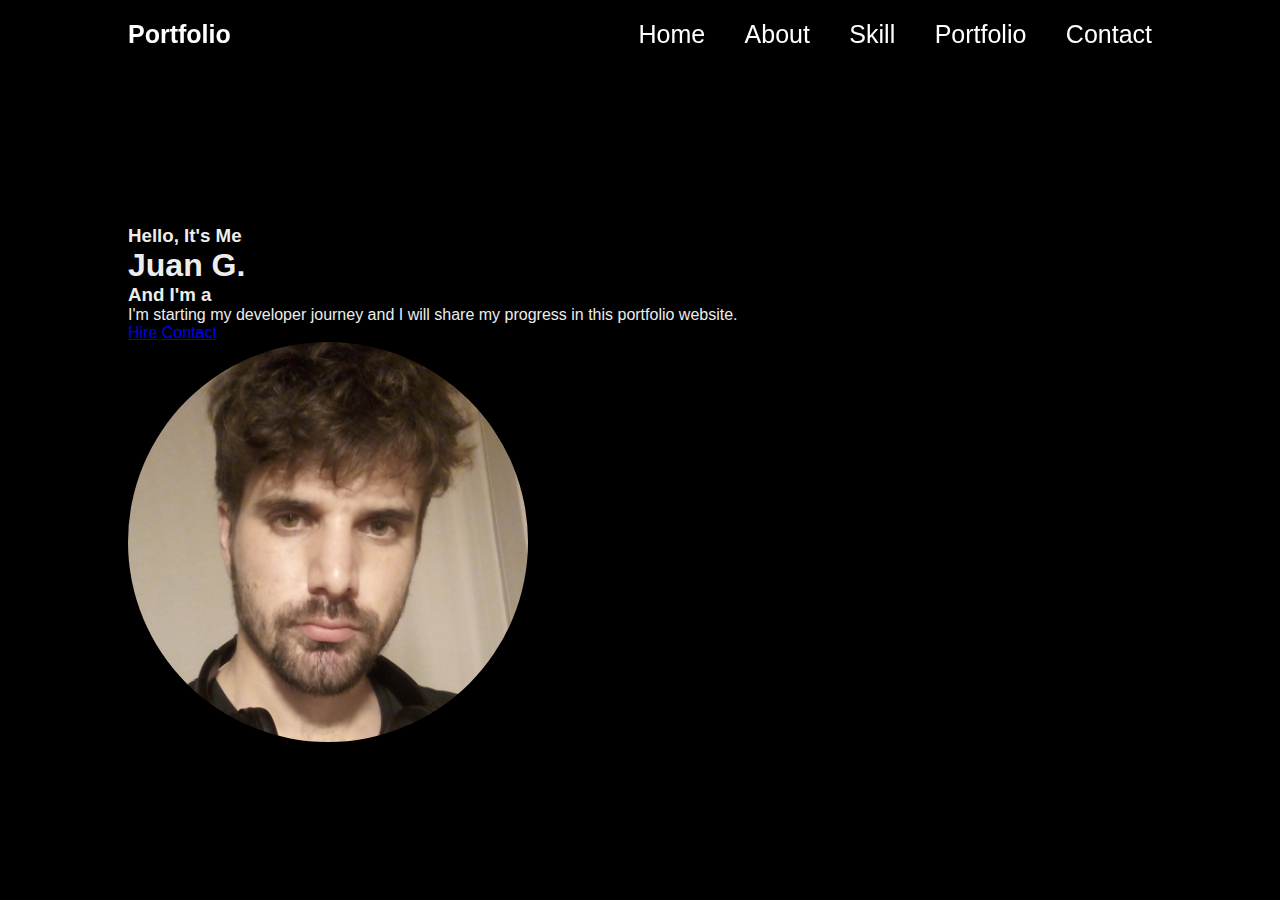
==== index.html @ 621ed805 "created navbar and logo" ====
<!DOCTYPE html>
<html lang="en">
    <head>
        <meta charset="UTF-8">
        <meta name="viewport" content="width=device-width, initial-scale=1.0">
        <title>Portfolio</title>
        <link rel="stylesheet" href="stylesheet.css">
    </head>
    <body>
        <header class="header">
            <a href="#" class="logo">Portfolio</a>
            <nav class="navbar">
                <a href="#">Home</a>
                <a href="#">About</a>
                <a href="#">Skill</a>
                <a href="#">Portfolio</a>
                <a href="#">Contact</a>
            </nav>
        </header>
        <section class="home">
            <div class="home-content">
                <h3>Hello, It's Me</h3>
                <h1>Juan G.</h1>
                <h3>And I'm a</h3>
                <p>I'm starting my developer journey and I will share my progress in this portfolio website.</p>
                <div class="home-sci">

                <div class="social-icons">
                    <a href="#"></a>
                    <a href="#"></a>
                    <a href="#"></a>
                    <a href="#"></a>
                </div>

                <div class="btn-group">
                    <a href="#" class="btn">Hire</a>
                    <a href="#contact" 
                    class="btn">Contact</a>
                </div>
            </div>
                <div class="home-img">
                    <img src="avatar.jpg" alt="juan gomensoro">

                </div>
                

            </div>
        </section>
    </body>
</html>
---- stylesheet.css ----
*
{

    margin: 0;
    padding: 0;
    box-sizing: border-box;

    font-family: 'poppins', sans-serif;
}

:root {
    --bg-color: 080808;
    --second-bg-color: 131313;
    --text-color: white;
    --main-color: 00ffee;
}

body
{
    color: #ededed;
    background-color: black;

}
.header
{
    position: fixed;
    top: 0;
    left: 0;
    width: 100%;
    padding: 20px 10%;
    background: transparent;
    display: flex;
    justify-content: space-between;
    align-items: center;
    z-index: 100;

}

.logo {
    position: realtive;
    font-size: 25px;
    color: #fff;
    text-decoration: none;
    font-weight: 600;

}

.navbar a {
    display: inline-block;
    font-size: 25px;
    color: #fff;
    text-decoration: none;
    font-weight: 500;
    margin-left: 35px;
    transition: .3s;
}

.navbar a:hover {
    color: #0ef;
    
}

.home {
    position: relative;
    width: 100%;
    justify-content: space-between;
    height: 100vh;
    background: none;
    background-size: cover;
    background-position: center;
    display: flex;
    align-items: center;
    padding: 70px 10% 0;
}

.home-img img {
    width: 400px; /* Adjust the width as needed */
    height: 400px; /* Adjust the height as needed */
    border-radius: 50%; /* To make it round, adjust the border-radius accordingly */
     /* Ensures the image covers the entire space */
    /* Add any additional styling as needed */
}
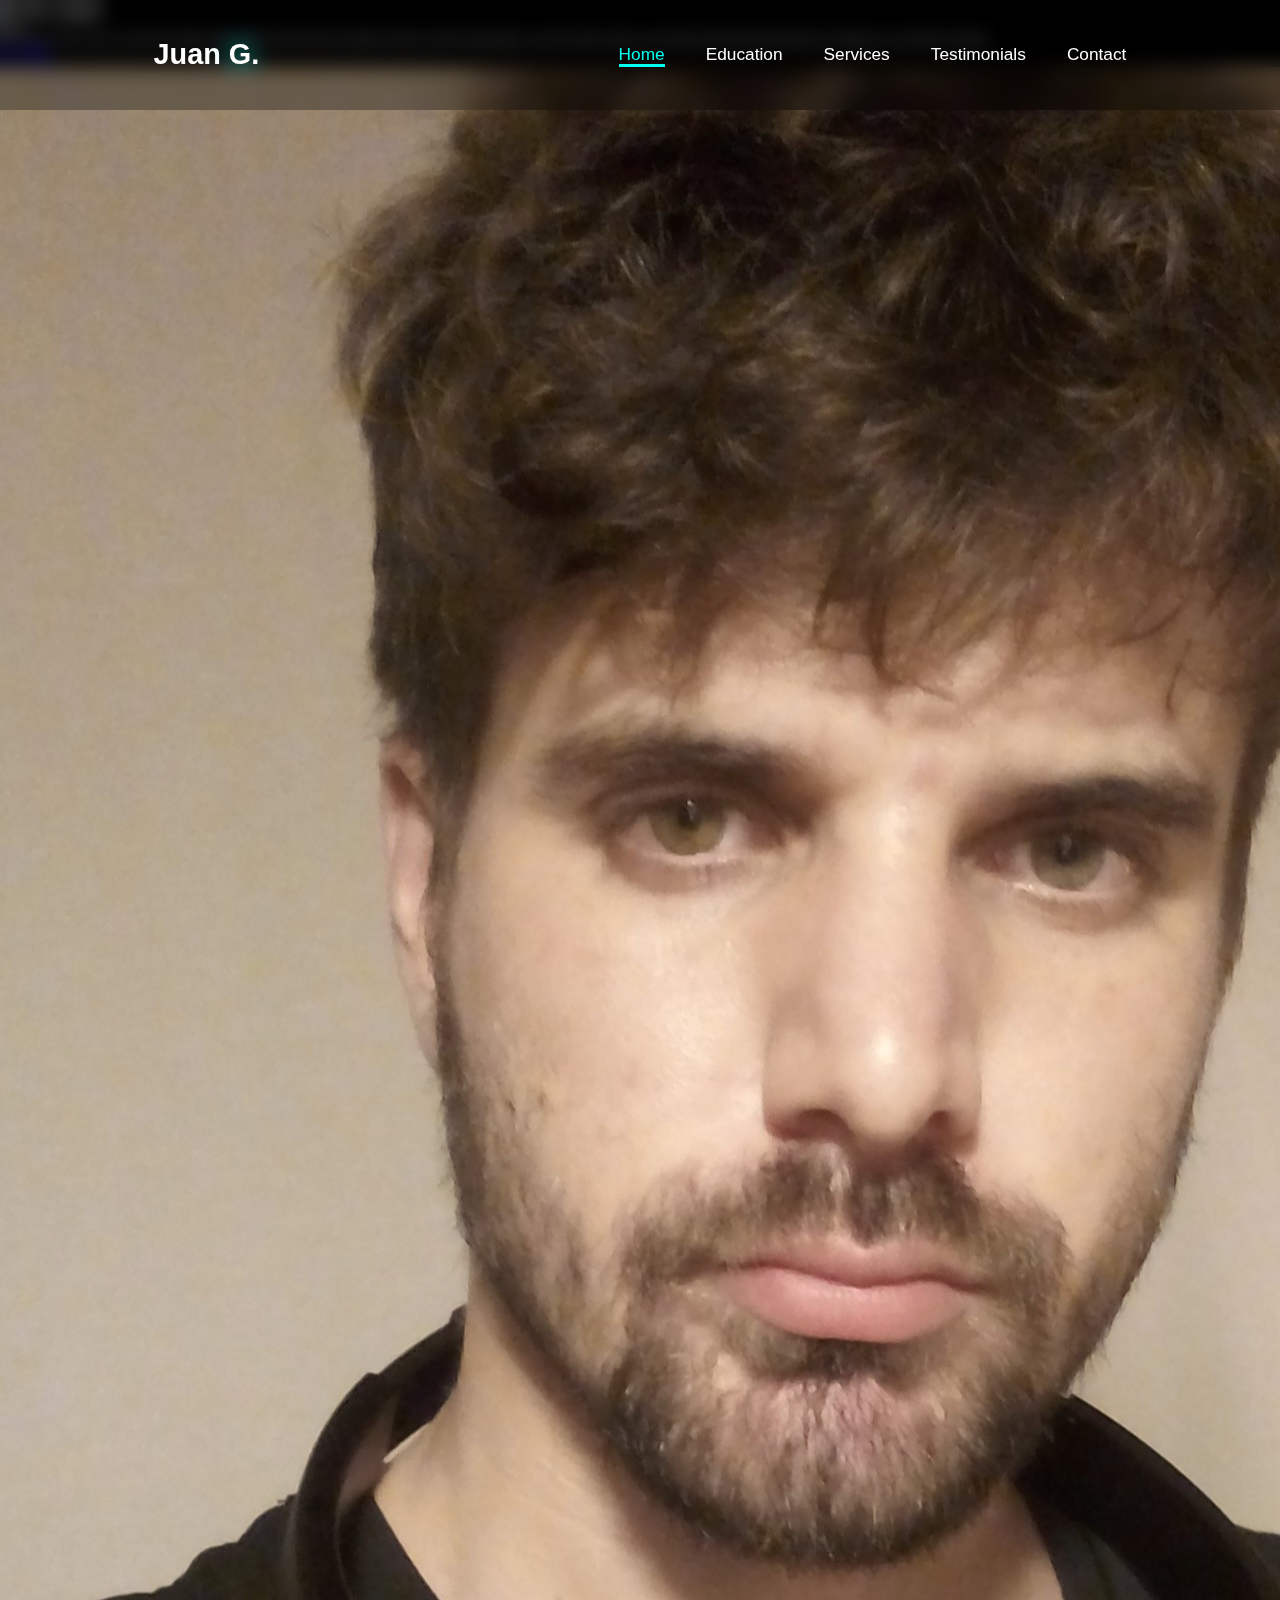
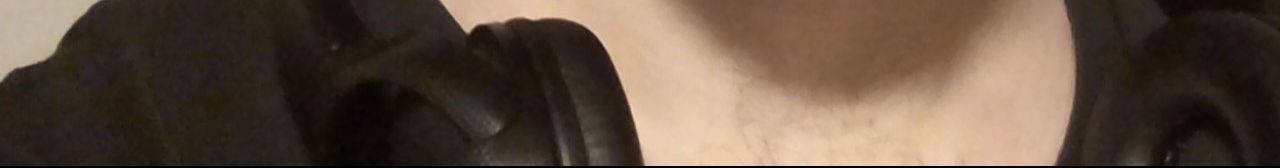
==== commit ee336c2b: "Update index.html" ====
--- a/index.html
+++ b/index.html
@@ -1,50 +1,55 @@
 <!DOCTYPE html>
 <html lang="en">
-    <head>
-        <meta charset="UTF-8">
-        <meta name="viewport" content="width=device-width, initial-scale=1.0">
-        <title>Portfolio</title>
-        <link rel="stylesheet" href="stylesheet.css">
-    </head>
-    <body>
-        <header class="header">
-            <a href="#" class="logo">Portfolio</a>
-            <nav class="navbar">
-                <a href="#">Home</a>
-                <a href="#">About</a>
-                <a href="#">Skill</a>
-                <a href="#">Portfolio</a>
-                <a href="#">Contact</a>
-            </nav>
-        </header>
-        <section class="home">
-            <div class="home-content">
-                <h3>Hello, It's Me</h3>
-                <h1>Juan G.</h1>
-                <h3>And I'm a</h3>
-                <p>I'm starting my developer journey and I will share my progress in this portfolio website.</p>
-                <div class="home-sci">
+<head>
+    <meta charset="UTF-8">
+    <meta name="viewport" content="width=device-width, initial-scale=1.0">
+    <title>Responsive Portfolio Website</title>
+    <link rel="stylesheet" href="style.css">
+    <link href='https://unpkg.com/boxicons@2.1.4/css/boxicons.min.css' rel='stylesheet'></head>
+<body>
 
-                <div class="social-icons">
-                    <a href="#"></a>
-                    <a href="#"></a>
-                    <a href="#"></a>
-                    <a href="#"></a>
-                </div>
+    <header class="header">
+        <a href="#home" class="logo">Juan
+            <span>G.</span>
+        </a>
 
-                <div class="btn-group">
-                    <a href="#" class="btn">Hire</a>
-                    <a href="#contact" 
-                    class="btn">Contact</a>
-                </div>
+        <i class='bx bx-menu' id="menu-icon"></i>
+
+        <nav class="navbar">
+            <a href="#home" class="active">Home</a>
+            <a href="#education">Education</a>
+            <a href="#services">Services</a>
+            <a href="#testimonials">Testimonials</a>
+            <a href="#contact">Contact</a>
+        </nav>
+    </header>
+
+    <section class="home" id="home">
+        <div class="home-content">
+            <h1>Hi it's <span>Juan</span></h1>
+            <h3 class="text-animation">I'm a <span></span></h3>
+            <p>
+                Lorem ipsum dolor sit amet, consectetur adipiscing elit. Sed do eiusmod tempor incididunt ut labore et dolore magna aliqua. Ut enim ad minim veniam, quis nostrud exercitation ullamco laboris nisi ut aliquip ex ea commodo consequat. 
+            </p>
+
+            <div class="social-icons">
+                <a href="#"><i class='bx bxl-linkedin' ></i></a>
+                <a href="#"><i class='bx bxl-github' ></i></a>
+                <a href="https://www.instagram.com/s11hz/"><i class='bx bxl-instagram-alt' ></i></a>
+                <a href="https://api.whatsapp.com/send?phone=59898769411&text=Hello%20Juan!%20I%20was%20very%20impressed%20by%20your%20Portfolio.%20Let's%20talk!" target="_blank"><i class='bx bxl-whatsapp-square' ></i></a>
             </div>
-                <div class="home-img">
-                    <img src="avatar.jpg" alt="juan gomensoro">
 
-                </div>
-                
+            <div class="btn-group">
+                <a href="#" class="btn">Hire</a>
+                <a href="#contact" class="btn">Contact</a>
+            </div>
+        </div>
 
+            <div class="home-img">
+                <img src="avatar.jpg" alt="">
             </div>
-        </section>
-    </body>
-</html>+    </section>
+    
+    <script src="script.js"></script>
+</body>
+</html>
--- a/style.css
+++ b/style.css
@@ -0,0 +1,81 @@
+*
+{
+
+    margin: 0;
+    padding: 0;
+    box-sizing: border-box;
+    text-decoration: none;
+    border: none;
+    outline: none;
+    scroll-behavior: smooth;
+    font-family: 'Poppins', sans-serif;
+}
+
+
+
+html {
+     font-size: 60%;
+     overflow-x: hidden;
+}
+
+body
+{
+    color: #ededed;
+    background-color: black;
+
+}
+
+.header {
+    position: fixed;
+    top: 0;
+    left: 0;
+    width: 100%;
+    padding: 4rem 12% 4rem;
+    background: rgba(0, 0, 0, 0.3);
+    backdrop-filter: blur(10px);
+    display: flex;
+    justify-content: space-between;
+    align-items: center;
+    z-index: 5;
+}
+
+.logo {
+    font-size: 3rem;
+    color: white;
+    font-weight: 800;
+    cursor: pointer;
+    transition: 0.3s ease;
+
+}
+
+.logo:hover {
+    transform: scale(1.1);
+
+}
+
+.logo span{
+    text-shadow: 0 0 25px #00ffee;
+
+}
+
+.navbar a{
+    font-size: 1.8rem;
+    color: white;
+    margin-left: 4rem;
+    font-weight: 500;
+    transition: 0.3s ease;
+    border-bottom: 3px solid transparent;
+}
+
+.navbar a:hover,
+.navbar a.active{
+    color: #00ffee;
+    border-bottom: 3px solid #00ffee;
+
+}
+
+#menu-icon {
+    font-size: 3.6rem;
+    color: #00ffee;
+    display: none;
+}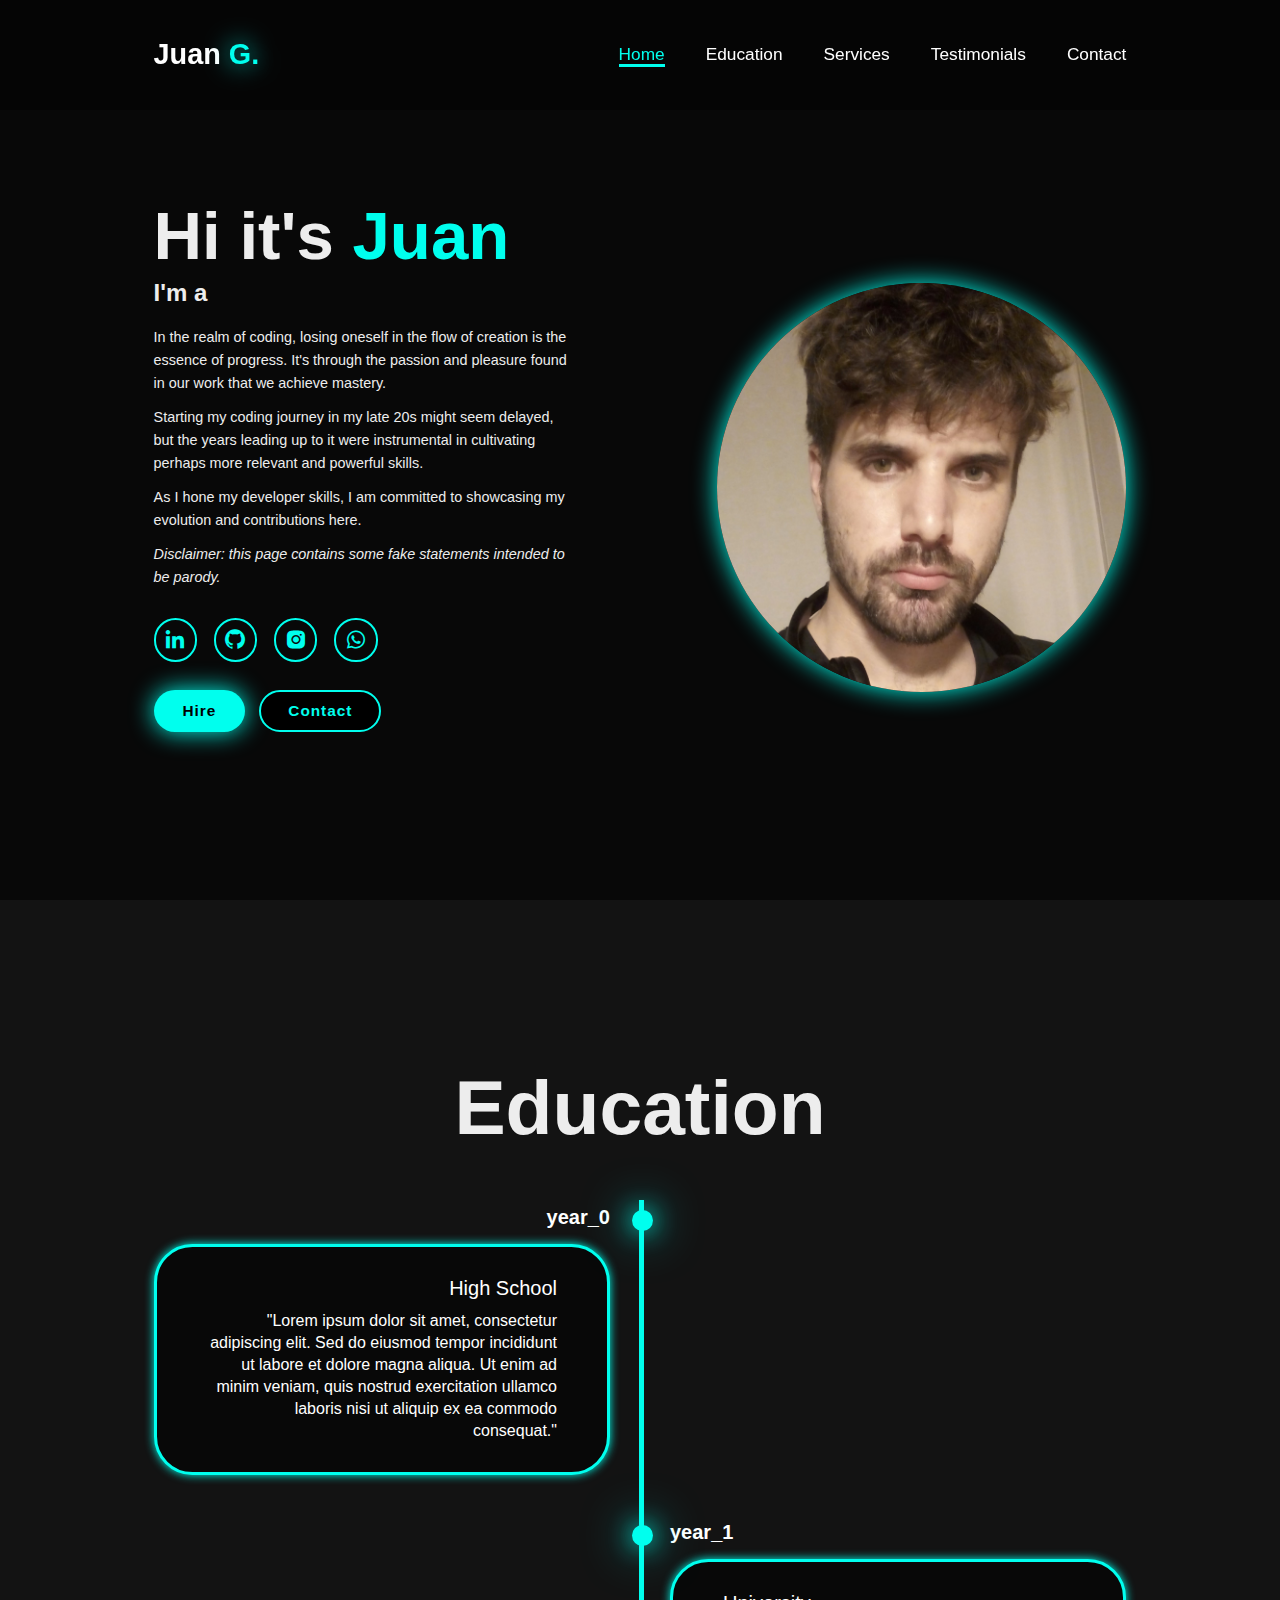
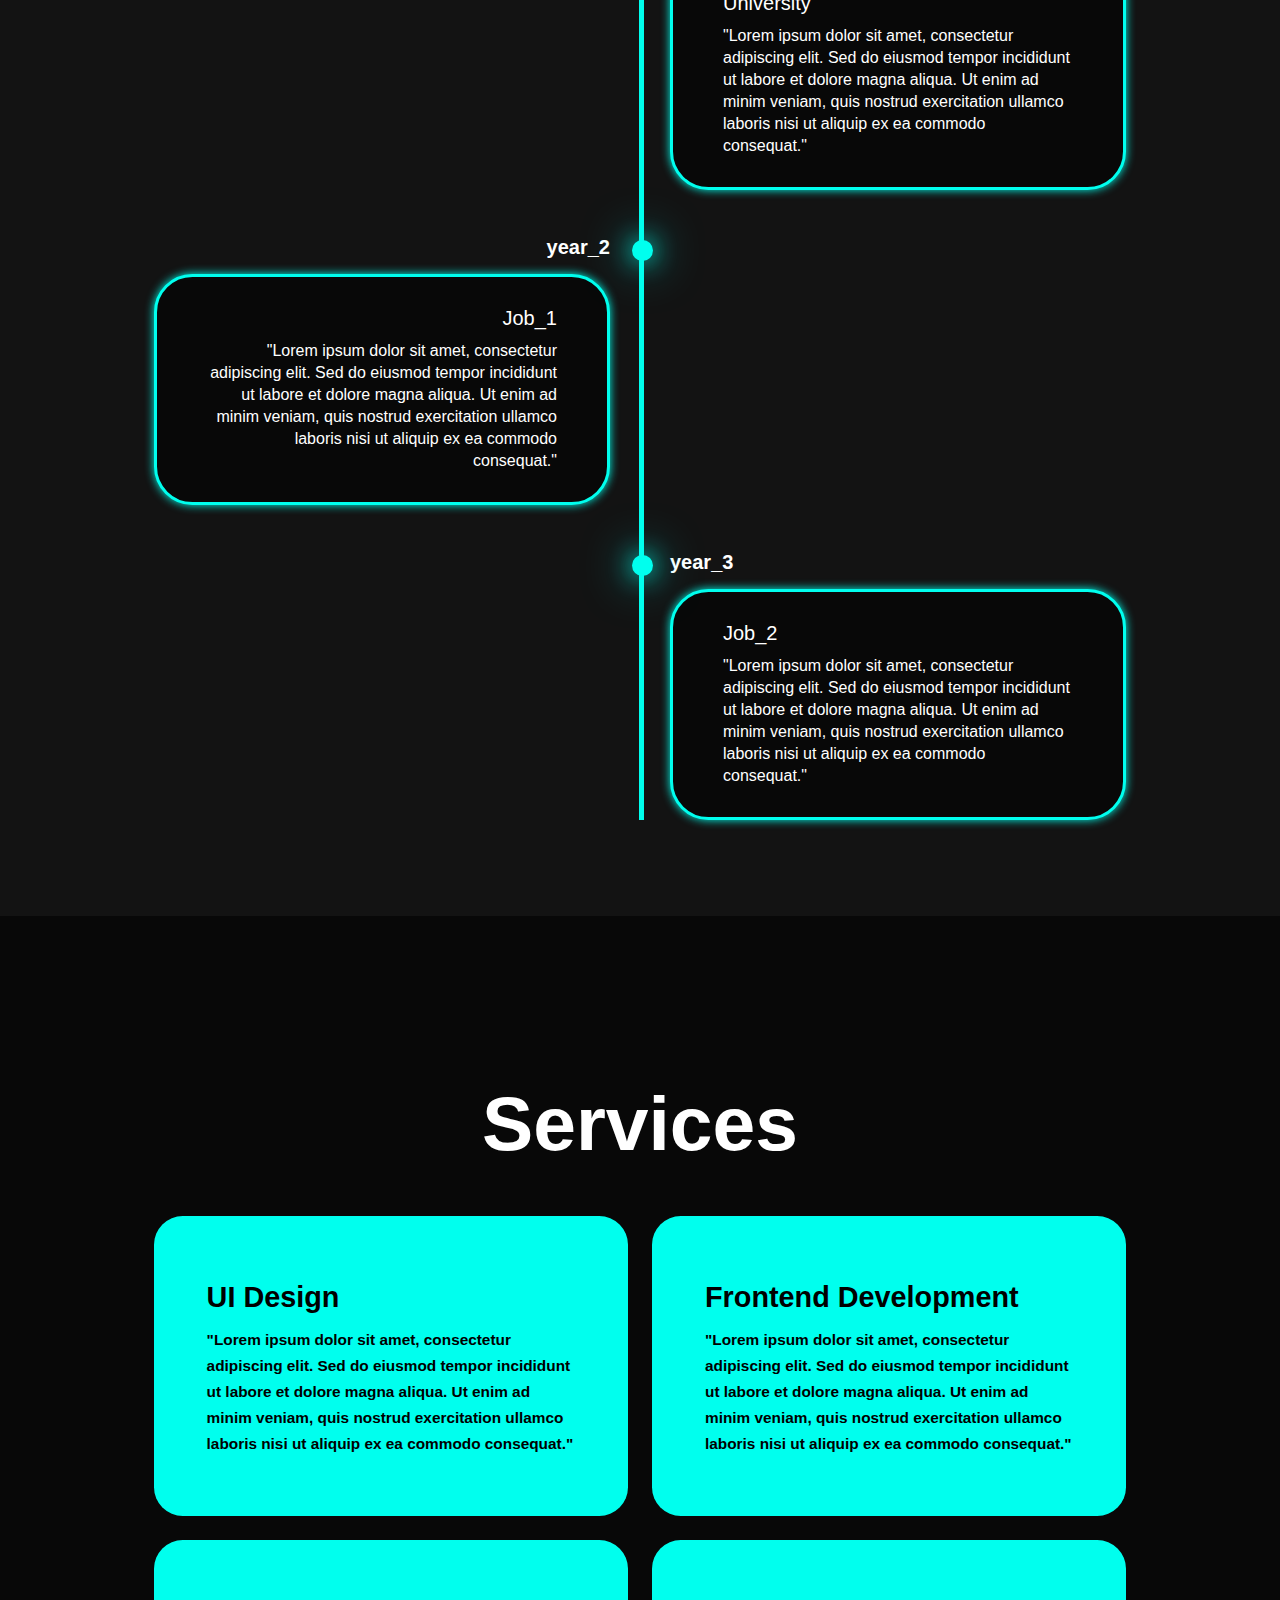
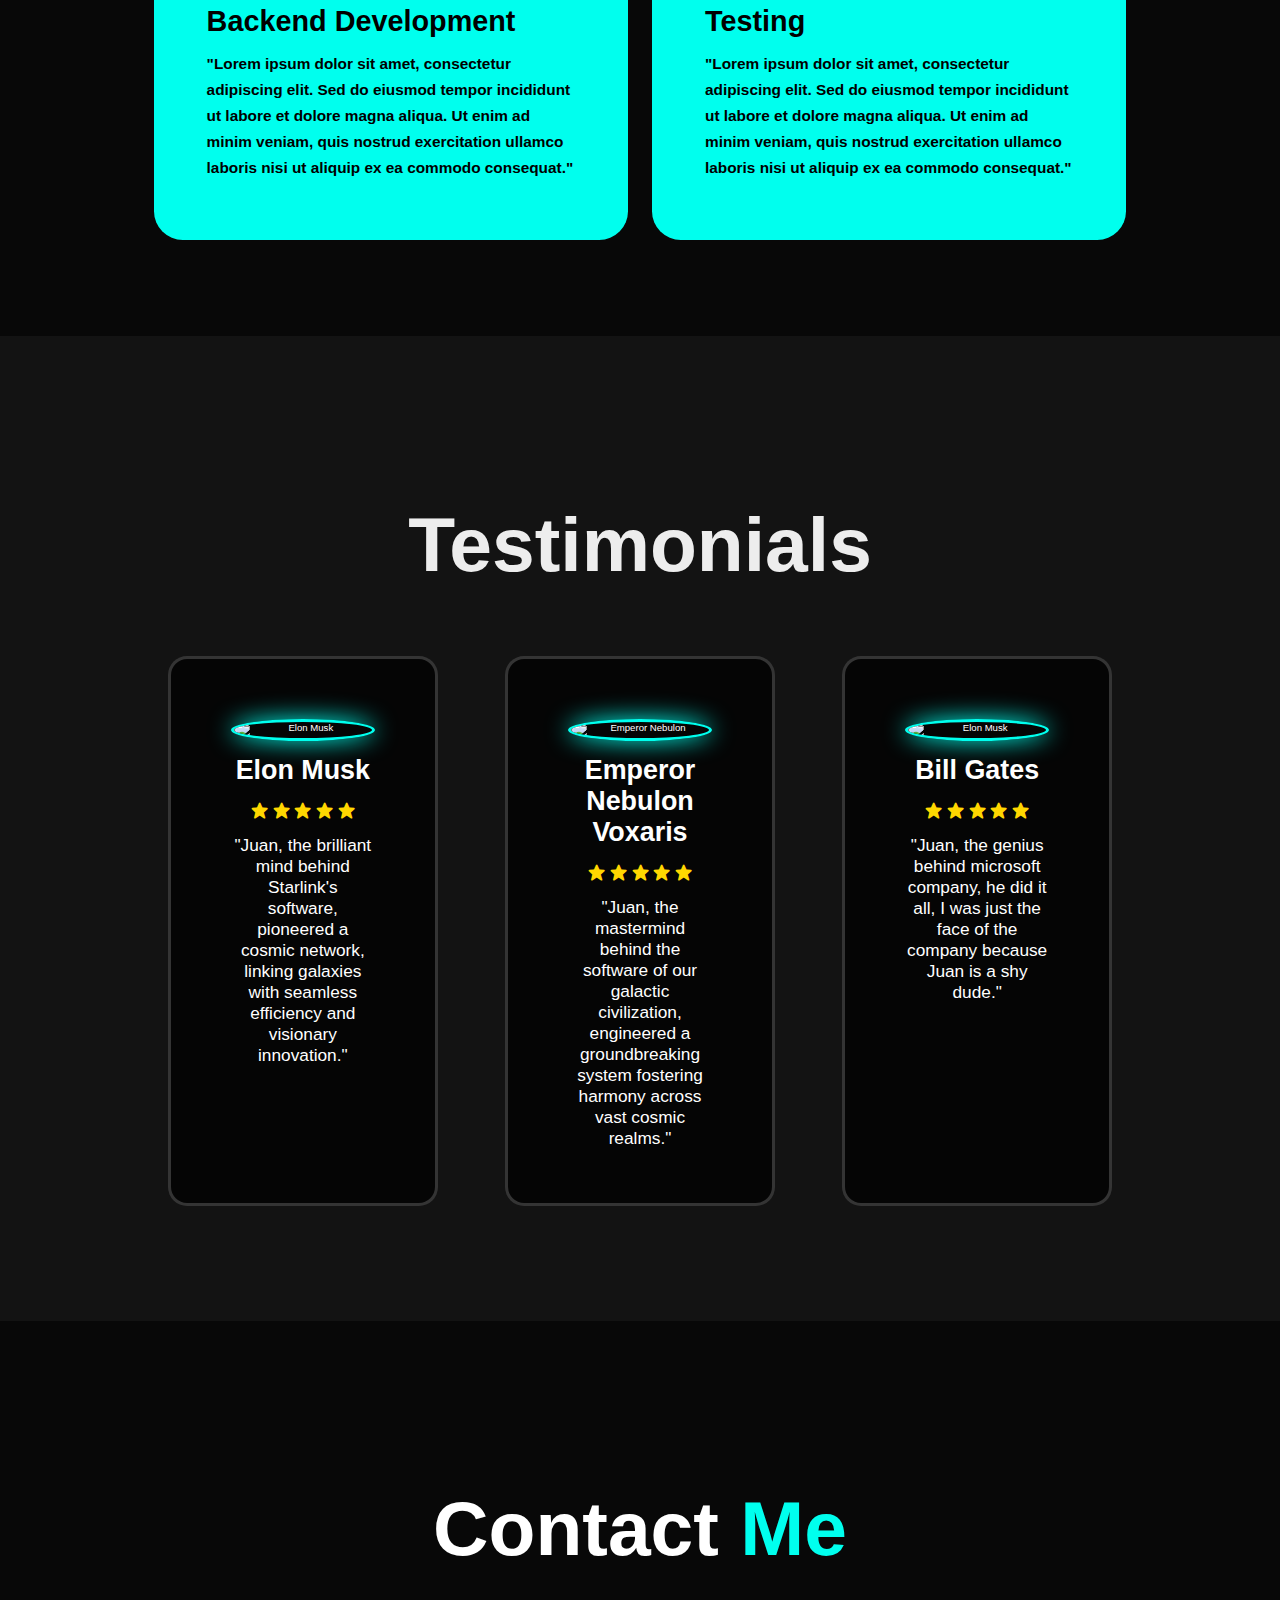
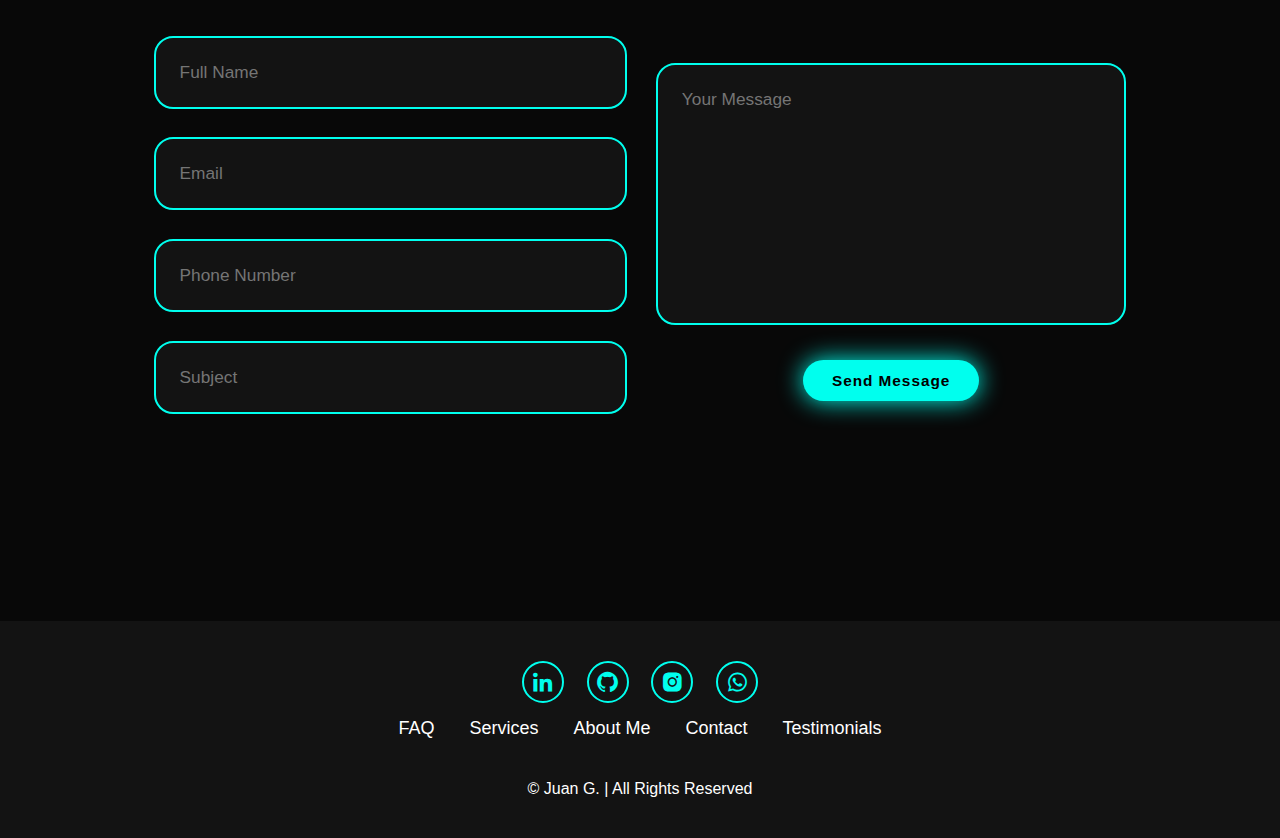
==== commit 29183b68: "swapped bill" ====
--- a/index.html
+++ b/index.html
@@ -28,15 +28,16 @@
         <div class="home-content">
             <h1>Hi it's <span>Juan</span></h1>
             <h3 class="text-animation">I'm a <span></span></h3>
-            <p>
-                Lorem ipsum dolor sit amet, consectetur adipiscing elit. Sed do eiusmod tempor incididunt ut labore et dolore magna aliqua. Ut enim ad minim veniam, quis nostrud exercitation ullamco laboris nisi ut aliquip ex ea commodo consequat. 
-            </p>
-
+            <p>In the realm of coding, losing oneself in the flow of creation is the essence of progress. It's through the passion and pleasure found in our work that we achieve mastery.</p>
+            <br>
+            <p>Starting my coding journey in my late 20s might seem delayed, but the years leading up to it were instrumental in cultivating 
+            perhaps more relevant and powerful skills. </p><br>
+            <p>As I hone my developer skills, I am committed to showcasing my evolution and contributions here.</p><br><p id="disclaimer">Disclaimer: this page contains some fake statements intended to be parody.</p>
             <div class="social-icons">
                 <a href="#"><i class='bx bxl-linkedin' ></i></a>
                 <a href="#"><i class='bx bxl-github' ></i></a>
-                <a href="https://www.instagram.com/s11hz/"><i class='bx bxl-instagram-alt' ></i></a>
-                <a href="https://api.whatsapp.com/send?phone=59898769411&text=Hello%20Juan!%20I%20was%20very%20impressed%20by%20your%20Portfolio.%20Let's%20talk!" target="_blank"><i class='bx bxl-whatsapp-square' ></i></a>
+                <a href="https://www.instagram.com/s11hz/" target="_blank"><i class='bx bxl-instagram-alt' ></i></a>
+                <a href="https://api.whatsapp.com/send?phone=59898769411&text=Hello%20Juan!%20I%20was%20very%20impressed%20by%20your%20Portfolio.%20Let's%20talk!" target="_blank"><i class='bx bxl-whatsapp' ></i></i></a>
             </div>
 
             <div class="btn-group">
@@ -49,7 +50,211 @@
                 <img src="avatar.jpg" alt="">
             </div>
     </section>
+    
+    <section class="education" id="education">
+        <h2 class="heading">Education</h2>
+        <div class="timeline-items">
+            <div class="timeline-item">
+                <div class="timeline-dot"></div>
+                <div class="timeline-date">
+                    year_0
+                </div>
+                <div class="timeline-content">
+                    <h3>High School</h3>
+                    <p>"Lorem ipsum dolor sit amet, consectetur adipiscing elit. Sed do eiusmod tempor incididunt ut labore et dolore magna aliqua. Ut enim ad minim veniam, quis nostrud exercitation ullamco laboris nisi ut aliquip ex ea commodo consequat."
+                        
+                    </p>
+                </div>
+                
+            </div>
+            <div class="timeline-item">
+                <div class="timeline-dot"></div>
+                <div class="timeline-date">
+                    year_1
+                </div>
+                <div class="timeline-content">
+                    <h3>University</h3>
+                    <p>"Lorem ipsum dolor sit amet, consectetur adipiscing elit. Sed do eiusmod tempor incididunt ut labore et dolore magna aliqua. Ut enim ad minim veniam, quis nostrud exercitation ullamco laboris nisi ut aliquip ex ea commodo consequat."
+                        
+                    </p>
+                </div>
+                
+            </div>
+            <div class="timeline-item">
+                <div class="timeline-dot"></div>
+                <div class="timeline-date">
+                    year_2
+                </div>
+                <div class="timeline-content">
+                    <h3>Job_1</h3>
+                    <p>"Lorem ipsum dolor sit amet, consectetur adipiscing elit. Sed do eiusmod tempor incididunt ut labore et dolore magna aliqua. Ut enim ad minim veniam, quis nostrud exercitation ullamco laboris nisi ut aliquip ex ea commodo consequat."
+                        
+                    </p>
+                </div>
+                
+            </div>
+            <div class="timeline-item">
+                <div class="timeline-dot"></div>
+                <div class="timeline-date">
+                    year_3
+                </div>
+                <div class="timeline-content">
+                    <h3>Job_2</h3>
+                    <p>"Lorem ipsum dolor sit amet, consectetur adipiscing elit. Sed do eiusmod tempor incididunt ut labore et dolore magna aliqua. Ut enim ad minim veniam, quis nostrud exercitation ullamco laboris nisi ut aliquip ex ea commodo consequat."
+                        
+                    </p>
+                </div>
+                
+            </div>
+        </div>
+    </section>
+
+    <section class="services" id="services">
+        <h2 class="heading">Services</h2>
+            <div class="services-container">
+                <div class="service-box">
+
+                    <div class="service-info">
+                        <h4>UI Design</h4>
+                        <p>"Lorem ipsum dolor sit amet, consectetur adipiscing elit. Sed do eiusmod tempor incididunt ut labore et dolore magna aliqua. Ut enim ad minim veniam, quis nostrud exercitation ullamco laboris nisi ut aliquip ex ea commodo consequat."</p>
+                    </div>
+                </div>
+
+
+
+                <div class="service-box">
+
+                    <div class="service-info">
+                        <h4>Frontend Development</h4>
+                        <p>"Lorem ipsum dolor sit amet, consectetur adipiscing elit. Sed do eiusmod tempor incididunt ut labore et dolore magna aliqua. Ut enim ad minim veniam, quis nostrud exercitation ullamco laboris nisi ut aliquip ex ea commodo consequat."</p>
+                    </div>
+                </div>
+
+
+                <div class="service-box">
+
+                    <div class="service-info">
+                        <h4>Backend Development</h4>
+                        <p>"Lorem ipsum dolor sit amet, consectetur adipiscing elit. Sed do eiusmod tempor incididunt ut labore et dolore magna aliqua. Ut enim ad minim veniam, quis nostrud exercitation ullamco laboris nisi ut aliquip ex ea commodo consequat."</p>
+                    </div>
+                </div>
+
+
+                <div class="service-box">
+
+                    <div class="service-info">
+                        <h4>Testing</h4>
+                        <p>"Lorem ipsum dolor sit amet, consectetur adipiscing elit. Sed do eiusmod tempor incididunt ut labore et dolore magna aliqua. Ut enim ad minim veniam, quis nostrud exercitation ullamco laboris nisi ut aliquip ex ea commodo consequat."</p>
+                    </div>
+                </div>
+
+            </div>
+    </section>
+
+    <section class="testimonials" id="testimonials">
+        <div class="testimonials-box">
+            <h2 class="heading">Testimonials</h2>
+
+            <div class="wrapper">
+                <div class="testimonial-item">
+                    <img src="elon.jpeg" alt="Elon Musk">
+                    <h2>Elon Musk</h2>
+                    <div class="rating">
+                        <i class='bx bxs-star' id="star"></i>
+                        <i class='bx bxs-star' id="star"></i>
+                        <i class='bx bxs-star' id="star"></i>
+                        <i class='bx bxs-star' id="star"></i>
+                        <i class='bx bxs-star' id="star"></i>
+                    </div>
+                    <p>"Juan, the brilliant mind behind Starlink's software, pioneered a cosmic network, linking galaxies with seamless efficiency and visionary innovation."</p>
+
+                </div>
+                <div class="testimonial-item">
+                    <img src="alien.jpg" alt="Emperor Nebulon">
+                    <h2>Emperor Nebulon Voxaris</h2>
+                    <div class="rating">
+                        <i class='bx bxs-star' id="star"></i>
+                        <i class='bx bxs-star' id="star"></i>
+                        <i class='bx bxs-star' id="star"></i>
+                        <i class='bx bxs-star' id="star"></i>
+                        <i class='bx bxs-star' id="star"></i>
+                    </div>
+                    <p>"Juan, the mastermind behind the software of our galactic civilization, engineered a groundbreaking system fostering harmony across vast cosmic realms."</p>
+
+                </div>
+                <div class="testimonial-item">
+                    <img src="bill.jpeg" alt="Elon Musk">
+                    <h2>Bill Gates</h2>
+                    <div class="rating">
+                        <i class='bx bxs-star' id="star"></i>
+                        <i class='bx bxs-star' id="star"></i>
+                        <i class='bx bxs-star' id="star"></i>
+                        <i class='bx bxs-star' id="star"></i>
+                        <i class='bx bxs-star' id="star"></i>
+                    </div>
+                    <p>"Juan, the genius behind microsoft company, he did it all, I was just the face of the company because Juan is a shy dude."</p>
+
+                </div>
+            </div>
+        </div>
+    </section>
+
+    <section class="contact" id="contact">
+        <h2 class="heading">Contact <span>Me</span></h2>
+
+        <form action="">
+            <div class="input-group">
+                <div class="input-box">
+                    <input type="text" placeholder="Full Name">
+                    <input type="email" placeholder="Email">
+                </div>
+                <div class="input-box">
+                    <input type="number" placeholder="Phone Number">
+                    <input type="text" placeholder="Subject">
+                </div>
+            </div>
+
+            <div class="input-group-2">
+                <textarea name="" id="" cols="30" rows="10" placeholder="Your Message"></textarea>
+                <input type="submit" value="Send Message" class="btn">
+            </div>
+
+        </form>
+    </section>
+
+    <footer class="footer">
+        <div class="social">
+            <a href="#"><i class='bx bxl-linkedin' ></i></a>
+                <a href="#"><i class='bx bxl-github' ></i></a>
+                <a href="https://www.instagram.com/s11hz/" target="_blank"><i class='bx bxl-instagram-alt' ></i></a>
+                <a href="https://api.whatsapp.com/send?phone=59898769411&text=Hello%20Juan!%20I%20was%20very%20impressed%20by%20your%20Portfolio.%20Let's%20talk!" target="_blank"><i class='bx bxl-whatsapp' ></i></i></a>
+        </div>
+        
+        <ul class="list">
+            <li>
+                <a href="#">FAQ</a>
+            </li>
+            <li>
+                <a href="#">Services</a>
+            </li>
+            <li>
+                <a href="#">About Me</a>
+            </li>
+            <li>
+                <a href="#">Contact</a>
+            </li>
+            <li>
+                <a href="#">Testimonials</a>
+            </li>
+
+        </ul>
+        <p class="copyright">
+            © Juan G. | All Rights Reserved
+        </p>
+
+    </footer>
     
     <script src="script.js"></script>
 </body>
 </html>
+
--- a/style.css
+++ b/style.css
@@ -21,7 +21,7 @@
 body
 {
     color: #ededed;
-    background-color: black;
+    background-color: #080808;
 
 }
 
@@ -53,12 +53,12 @@
 
 }
 
-.logo span{
+.logo span {
     text-shadow: 0 0 25px #00ffee;
 
 }
 
-.navbar a{
+.navbar a {
     font-size: 1.8rem;
     color: white;
     margin-left: 4rem;
@@ -68,7 +68,7 @@
 }
 
 .navbar a:hover,
-.navbar a.active{
+.navbar a.active {
     color: #00ffee;
     border-bottom: 3px solid #00ffee;
 
@@ -78,4 +78,670 @@
     font-size: 3.6rem;
     color: #00ffee;
     display: none;
-}+}
+
+section {
+
+    min-height: 100vh;
+    padding: 12rem 12% 10rem;
+}
+
+.home {
+    display: flex;
+    align-items: center;
+    justify-content: center;
+    gap: 15rem;
+}
+
+.home-content {
+    display: flex;
+    flex-direction: column;
+    align-items: baseline;
+    text-align: left;
+    justify-content: center;
+}
+
+.logo span {
+    color: #00ffee;
+}
+
+span{
+    color: #00ffee;
+
+}
+
+.home-content h3 {
+    margin-bottom: 2rem;
+    margin-top: 1rem;
+    font-size: 2.5rem;
+}
+
+.home-content h1 {
+    font-size: 7rem;
+    font-weight: 700;
+    margin-top: 1.5rem;
+    line-height: 1;
+}
+
+.home-img {
+    border-radius: 50%;
+}
+
+.home-img img {
+    position: relative;
+    top: 3rem;
+    width: 32vw;
+    border-radius: 50%;
+    box-shadow: 0 0 25px #00ffee;
+    cursor: pointer;
+    transition: 0.4s ease-in-out;
+}
+
+.home-img img:hover {
+    box-shadow: 0 0 25px #00ffee,
+                0 0 50px #00ffee,
+                0 0 100px #00ffee;
+
+}
+
+.home-content p {
+    font-size: 1.5rem;
+    font-weight: 500;
+    line-height: 1.6;
+    max-width: 1000px;
+
+}
+
+#disclaimer{
+    font-style: italic;
+}
+
+.social-icons a {
+    display: inline-flex;
+    justify-content: center;
+    align-items: center;
+    width: 4.5rem;
+    height: 4.5rem;
+    background: transparent;
+    border: 2px solid #00ffee;
+    font-size: 2.5rem;
+    border-radius: 50%;
+    color: #00ffee;
+    margin: 3rem 1.5rem 3rem 0;
+    transition: 0.3s ease-in-out;
+
+}
+
+.social-icons a:hover {
+    color: black;
+    transform: scale(1.3)translateY(-5px);
+    box-shadow: 0 0 25px #00ffee;
+    background-color: #00ffee;
+}
+
+.btn {
+    display: inline-block;
+    padding: 1rem 2.8rem;
+    background: #00ffee;
+    box-shadow: 0 0 25px #00ffee;
+    border-radius: 4rem;
+    font-size: 1.6rem;
+    color: black;
+    border: 2px solid transparent;
+    letter-spacing: 0.1rem;
+    font-weight: 600;
+    transition: 0.3s ease-in-out;
+    cursor: pointer;
+}
+
+.btn:hover {
+    transform: scale(1.05);
+    box-shadow: 0 0 50px #00ffee;
+    gap: 1.5rem;
+}
+
+.btn-group {
+    display: flex;
+    align-items: center;
+    gap: 1.5rem;
+}
+
+.btn-group a:nth-of-type(2){
+    background-color: black;
+    color: #00ffee;
+    border: 2px solid #00ffee;
+    box-shadow: 0 0 25px transparent;
+}
+
+.btn-group a:nth-of-type(2):hover{
+    box-shadow: 0 0 25px #00ffee;
+    background-color: #00ffee;
+    color: black;
+}
+
+.text-animation {
+    font-size: 34px;
+    font-weight: 600;
+    min-width: 280px;
+}
+
+.text-animation span{
+    position: relative;
+}
+
+.text-animation span::before{
+    content: "Web Developer";
+    color: #00ffee;
+    animation: words 20s infinite;
+}
+.text-animation span::after{
+    content: "";
+    background-color: #080808;
+    position: absolute;
+    width: calc(100% + 8px);
+    height: 100%;
+    border-left: 3px solid #080808;
+    right: -8px;
+    animation: cursor 0.6s infinite, typing 20s steps(14) infinite;
+}
+
+@keyframes cursor {
+    to {
+        border-left: 2px solid #00ffee;
+    }
+}
+
+@keyframes words {
+    0%, 20% {
+        content: "Full Stack Developer";
+    }
+    21%, 40% {
+        content: "Web Designer";
+    }
+    41%, 60% {
+        content: "UI / UX Designer";
+    }
+    61%, 80% {
+        content: "Data scientist";
+    }
+    81%, 100% {
+        content: "Software Tester";
+    }
+}
+
+@keyframes typing {
+    10%, 15%, 30%, 35%, 50%, 55%, 70%, 75%, 90%, 95% {
+        width: 0;
+    }
+    5%, 20%, 25%, 40%, 45%, 60%, 65%, 80%, 85% {
+        width: calc(100% + 8px);
+    }
+}
+
+.heading{
+    font-size: 8rem;
+    text-align: center;
+    margin: 5rem 0;
+}
+
+.education{
+    padding: 100px 15 px;
+    background: #131313;
+
+}
+
+.education h2{
+    margin-bottom: 5rem;
+}
+
+.timeline-items{
+    max-width: 1200px;
+    margin: auto;
+    display: flex;
+    flex-wrap: wrap;
+    position: relative;   
+}
+
+.timeline-items::before{
+    content: "";
+    position: absolute;
+    width: 5px;
+    height: 100%;
+    background-color: #00ffee;
+    left: calc(50% - 1px);
+}
+
+.timeline-item{
+    margin-bottom: 40px;
+    width: 100%;
+    position: relative;
+}
+
+.timeline-item:last-child{
+    margin-bottom: 0;
+}
+.timeline-item:nth-child(odd){
+    padding-right: calc(50% + 30px);
+    text-align: right;
+
+}
+.timeline-item:nth-child(even){
+    padding-left: calc(50% + 30px);
+}
+.timeline-dot{
+    height: 21px;
+    width: 21px;
+    background-color: #00ffee;
+    box-shadow: 0 0 25px #00ffee, 0 0 50px #00ffee;
+    position: absolute;
+    left: calc(50% - 8px);
+    border-radius: 50%;
+    top: 10px;
+}
+.timeline-date{
+    font-size: 20px;
+    font-weight: 800;
+    color: white;
+    margin: 6px 0 15px;
+}
+
+.timeline-content{
+    background-color: #080808;
+    border: 3px solid #00ffee;
+    padding: 30px 50px;
+    border-radius: 4rem;
+    box-shadow: 0 0 10px #00ffee;
+    cursor: pointer;
+    transition: 0.3s ease-in-out;
+}
+.timeline-content:hover{
+    transform: scale(1.05);
+    box-shadow: 0 0 25px #00ffee;
+}
+.timeline-content h3{
+    font-size: 20px;
+    color: white;
+    margin: 0 0 10px;
+    font-weight: 500;
+}
+.timeline-content p{
+    color: white;
+    font-size: 16px;
+    font-weight: 300;
+    line-height: 22px;
+}
+
+::-webkit-scrollbar{
+    width: 15px;
+}
+::-webkit-scrollbar-thumb{
+    background-color: #00ffee;
+}
+
+::-webkit-scrollbar-track{
+    background-color: #00ffee;
+    width: 50px;
+}
+
+.services{
+    background: #080808;
+    color: black;
+}
+.services h2{
+    margin-bottom: 5rem;
+    color: white;
+}
+.services-container{
+    display: grid;
+    grid-template-columns: repeat(2,1fr);
+    align-items: center;
+    gap: 2.5rem;
+}
+.service-box{
+    background-color: #00ffee;
+    height: 300px;
+    border-radius: 3rem;
+    border: 5px solid transparent;
+    cursor: pointer;
+    transition: 0.4s ease-in-out;
+}
+.service-box:hover{
+    border-block-end-color: white;
+    color: black;
+    border: 5px solid #00ffee;
+    transform: scale(1.03);
+}
+.service-box .service-info{
+    display: flex;
+    flex-direction: column;
+    text-align: left;
+    max-height: 200px;
+    justify-content: left;
+    align-items: baseline;
+    padding: 5rem 5rem;
+}
+
+.service-info h4{
+    font-size: 3rem;
+    font-weight: 800;
+    line-height: 2;
+}
+.service-info p{
+    font-size: 1.6rem;
+    font-weight: 600;
+    max-height: 100px;
+    line-height: 1.7;
+    margin: auto;
+
+}
+.testimonials{
+    background: #131313;
+}
+.testimonials-box{
+    background-size: cover;
+    display: flex;
+    align-items: center;
+    justify-content: center;
+    flex-direction: column;
+}
+.testimonials .heading{
+    margin-bottom: 5rem;
+}
+.testimonials-box img{
+    width: 15rem;
+    border-radius: 50%;
+    border: 3px solid #00ffee;
+    box-shadow: 0 0 25px #00ffee;
+}
+.wrapper{
+    display: grid;
+    grid-template-columns: repeat(3, 1fr);
+    gap: 3rem;
+}
+.testimonial-item{
+    min-height: 550px;
+    max-width: 450px;
+    background-color: rgba(0, 0, 0, 0.7);
+    border: 3px solid rgba(238, 238, 238, 0.2);
+    border-radius: 2rem;
+    margin: 2rem;
+    padding: 30px 60px;
+    padding-top: 60px;
+    cursor: pointer;
+    display: flex;
+    flex-direction: column;
+    align-items: center;
+    justify-content: flex-start;
+    text-align: center;
+    gap: 1.5rem;
+    color: white;
+    transition: 0.4s ease-in-out;
+
+}
+.testimonial-item:hover{
+    border: 3px solid #00ffee;
+    transform: translateY(-10px)scale(1.03);
+    box-shadow: 0 0 50px #00ffee;
+}
+.testimonial-item h2{
+    font-size: 2.8rem;
+}
+.testimonial-item p{
+    font-size: 1.8rem;
+}
+#star{
+    color: gold;
+    font-size: 2rem;
+}
+.contact{
+    background-color: #080808;
+}
+.contact h2{
+    margin-bottom: 3rem;
+    color: white;
+}
+.contact form{
+    display: flex;
+    align-items: center;
+    justify-content: center;
+    gap: 3rem;
+    margin: 5rem auto;
+    text-align: center;
+}
+.contact form .input-box{
+    display: flex;
+    justify-content: center;
+    flex-wrap: wrap;
+}
+.contact .input-box input[type=number]::-webkit-inner-spin-button,
+.contact .input-box input[type=number]::-webkit-outer-spin-button {
+    -webkit-appearance: none;
+    margin: 0;
+}
+
+.contact .input-box input[type=number] {
+    -moz-appearance: textfield; /* Firefox */
+}
+.contact form .input-box input,
+.contact form textarea{
+    width: 100%;
+    padding: 2.5rem;
+    font-size: 1.8rem;
+    color: white;
+    background: #131313;
+    border-radius: 2rem;
+    border: 2px solid #00ffee;
+    margin: 1.5rem 0;
+    resize: none;
+}
+
+.contact form .btn{
+    margin-top: 2rem;
+}
+.footer{
+    position: relative;
+    bottom: 0;
+    width: 100%;
+    padding: 40px 0;
+    background-color: #131313;
+}
+
+.footer .social{
+
+    text-align: center;
+    padding-bottom: 25px;
+    color: #00ffee;
+}
+.footer .social a{
+    font-size: 25px;
+    color: #00ffee;
+    border: 2px solid #00ffee;
+    width: 42px;
+    height: 42px;
+    line-height: 42px;
+    display: inline-block;
+    text-align: center;
+    border-radius: 50%;
+    margin: 0 10px;
+    transition: 0.3s ease-in-out;
+
+}
+.footer .social a:hover{
+    transform: scale(1.2)translateY(-10px);
+    background-color: #00ffee;
+    color: black;
+    box-shadow: 0 0 25px #00ffee;
+}
+.footer ul{
+    margin-top: 0;
+    padding: 0;
+    font-size: 18px;
+    line-height: 1.6px;
+    margin-bottom: 0;
+    text-align: center;
+}
+.footer ul li a{
+    color: white;
+    border-bottom: 3px solid transparent;
+    transition: 0.3s ease-in-out;
+}
+
+.footer ul li a:hover{
+    border-bottom: 3px solid #00ffee;
+}
+.footer ul li{
+    display:inline-block;
+    padding: 0 15px;
+}
+.footer .copyright{
+    margin-top: 50px;
+    text-align: center;
+    font-size: 16px;
+    color: white;
+}
+
+
+@media(max-width: 1258px){
+    html{
+        font-size: 55%;
+    }
+    .services-container{
+        padding-bottom: 7rem;
+        grid-template-columns: repeat(2,1fr);
+        margin: 0 5rem;
+    }
+}
+@media(max-width: 991px){
+    header{
+        padding: 2rem 3%;
+    }
+    section{
+        padding: 10rem 3% 2rem;
+    }
+    .timeline-items::before{
+        left: 7px;
+    }
+    .timeline-item:nth-child(odd){
+        padding-right: 0;
+        text-align: left;
+    }
+    
+    .timeline-item:nth-child(even),
+    .timeline-item:nth-child(odd){
+        padding-left: 37px;
+    }
+    .timeline-dot{
+        left: 0;
+    }
+    .services{
+        padding-bottom: 7rem;
+    }
+    .testimonials .wrapper{
+        grid-template-columns: repeat(1,1fr);
+    }
+    .contact form {
+        flex-direction: column;
+    }
+    .footer{
+        padding: 2rem 3%;
+    }
+}
+@media(max-width: 895px){
+    #menu-icon{
+        display: block;
+    }
+    .navbar{
+        position: absolute;
+        top: 100%;
+        right: 0;
+        width: 50%;
+        padding: 1rem 3%;
+        background: rgba(0, 0, 0, 0.8);
+        backdrop-filter: blur(20px);
+        border-bottom-left-radius: 2rem;
+        border-left: 2px solid #00ffee;
+        border-bottom: 2px solid #00ffee;
+        display: none;
+    }
+    .navbar a{
+        display: block;
+        font-size: 2rem;
+        margin: 3rem 0;
+        color: white;
+    }
+    .home{
+        flex-direction: column-reverse;
+        margin: 5rem 4rem;
+    }
+
+    .home-content h3{
+        font-size: 2.6rem;
+    }
+    .home-content h1{
+        font-size: 7rem;
+        margin-top: 0;
+    
+    }
+    .home-content p{
+        font-size: 1.8rem;
+        max-width: 600px;
+        margin: 0 auto;
+    }
+    .home-img img{
+        width: 70vw;
+
+
+    }
+    .services h2{
+        margin-bottom: 3rem;
+    }
+    .services-container{
+        grid-template-columns: repeat(1,1fr);
+        margin: auto 3rem;
+    }
+    .service-box .service-info{
+        display: flex;
+        flex-direction: column;
+        text-align: left;
+        max-height: 200px;
+        justify-content: left;
+        align-items: baseline;
+        padding: 3rem 2.5rem;
+    }
+    .service-info h4{
+        font-size: 2.5rem;
+        font-weight: 800;
+        line-height: 1;
+        padding-bottom: 2rem;
+    }
+    .service-info p{
+        font-size: 1.6rem;
+        font-weight: 600;
+        max-height: 100px;
+        line-height: 1.7;
+        margin: auto;
+    }
+    
+    .testimonials h2{
+        font-size: 6rem;
+    }
+    .testimonials .testimonial-item h2{
+        font-size: 3rem;
+    }
+    .contact h2{
+        font-size: 6rem;
+    }
+    .footer .social{
+        padding-top: 3rem;
+    }
+    .footer .list{
+        display: grid;
+        grid-template-columns: repeat(1,1fr);
+        gap: 4rem;
+        padding-top: 3rem;
+    }
+    .footer .copyright{
+        margin-bottom: 3rem;
+    }
+
+}
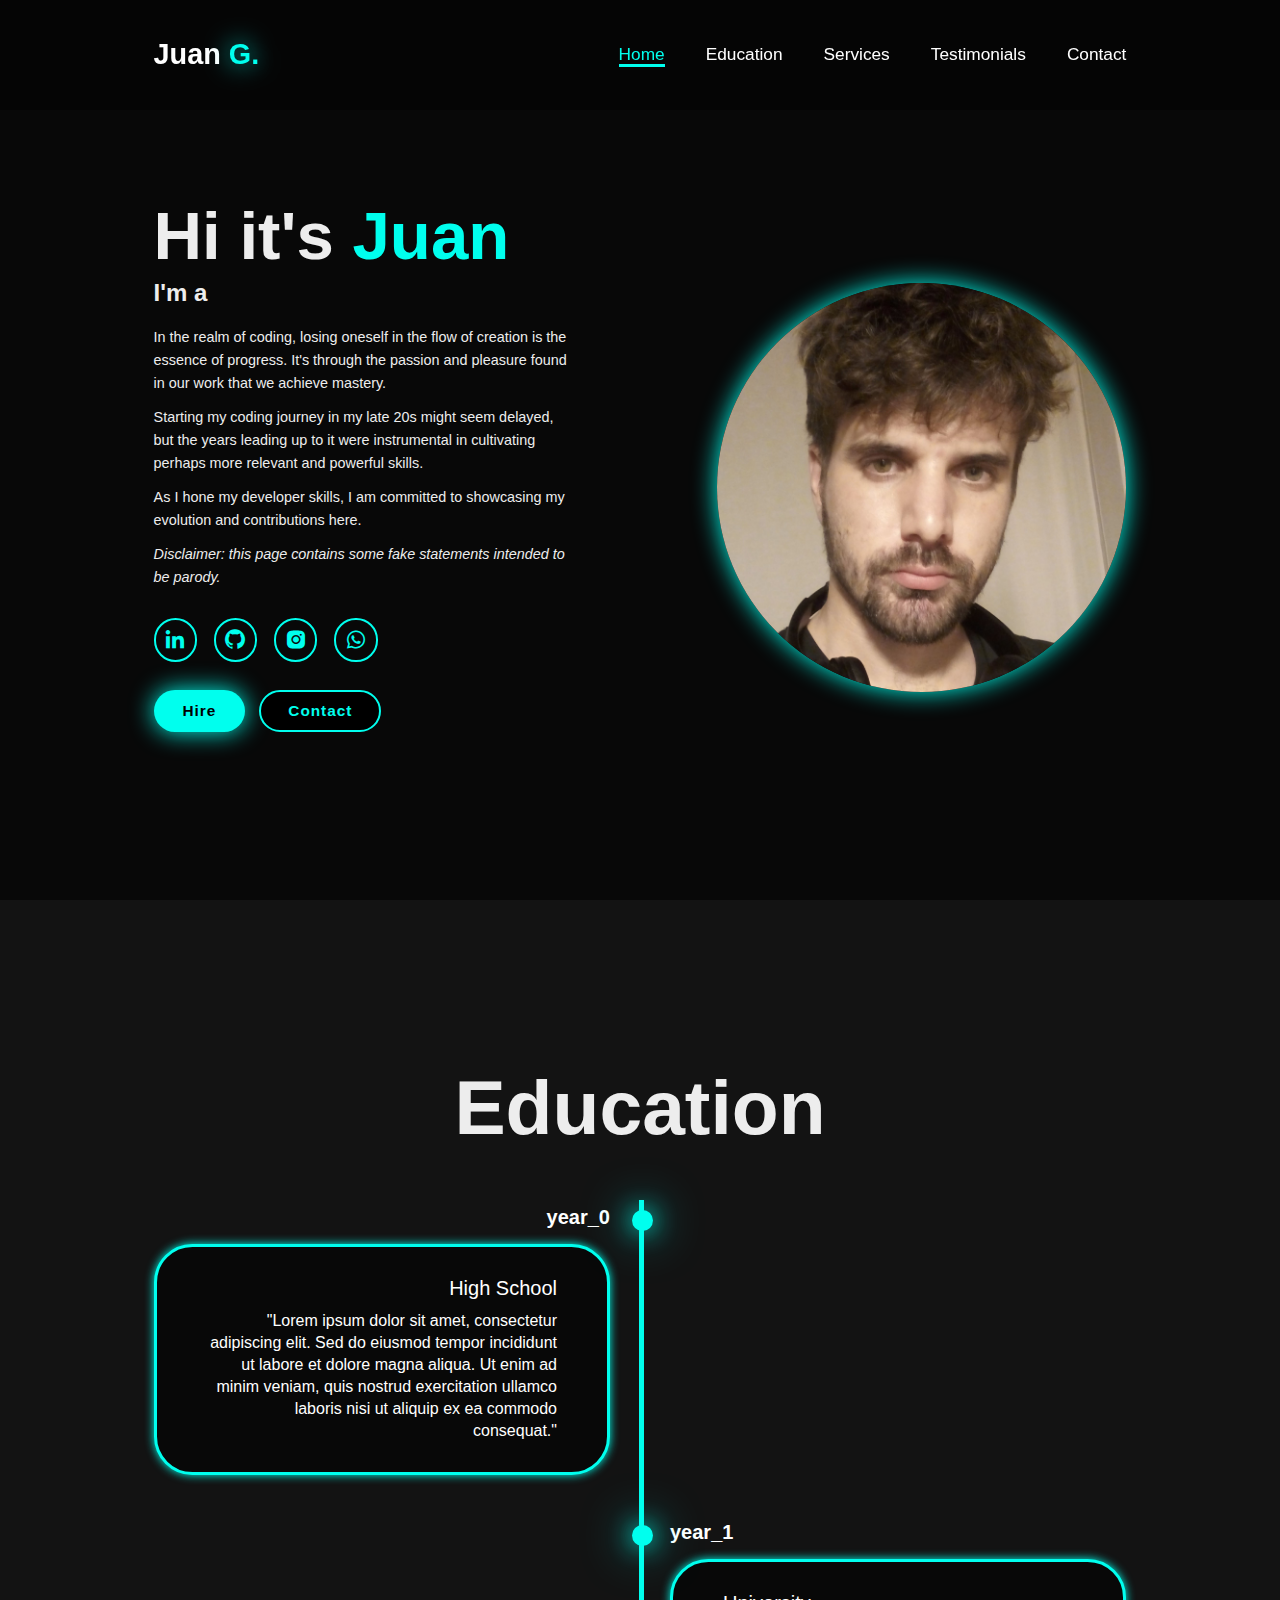
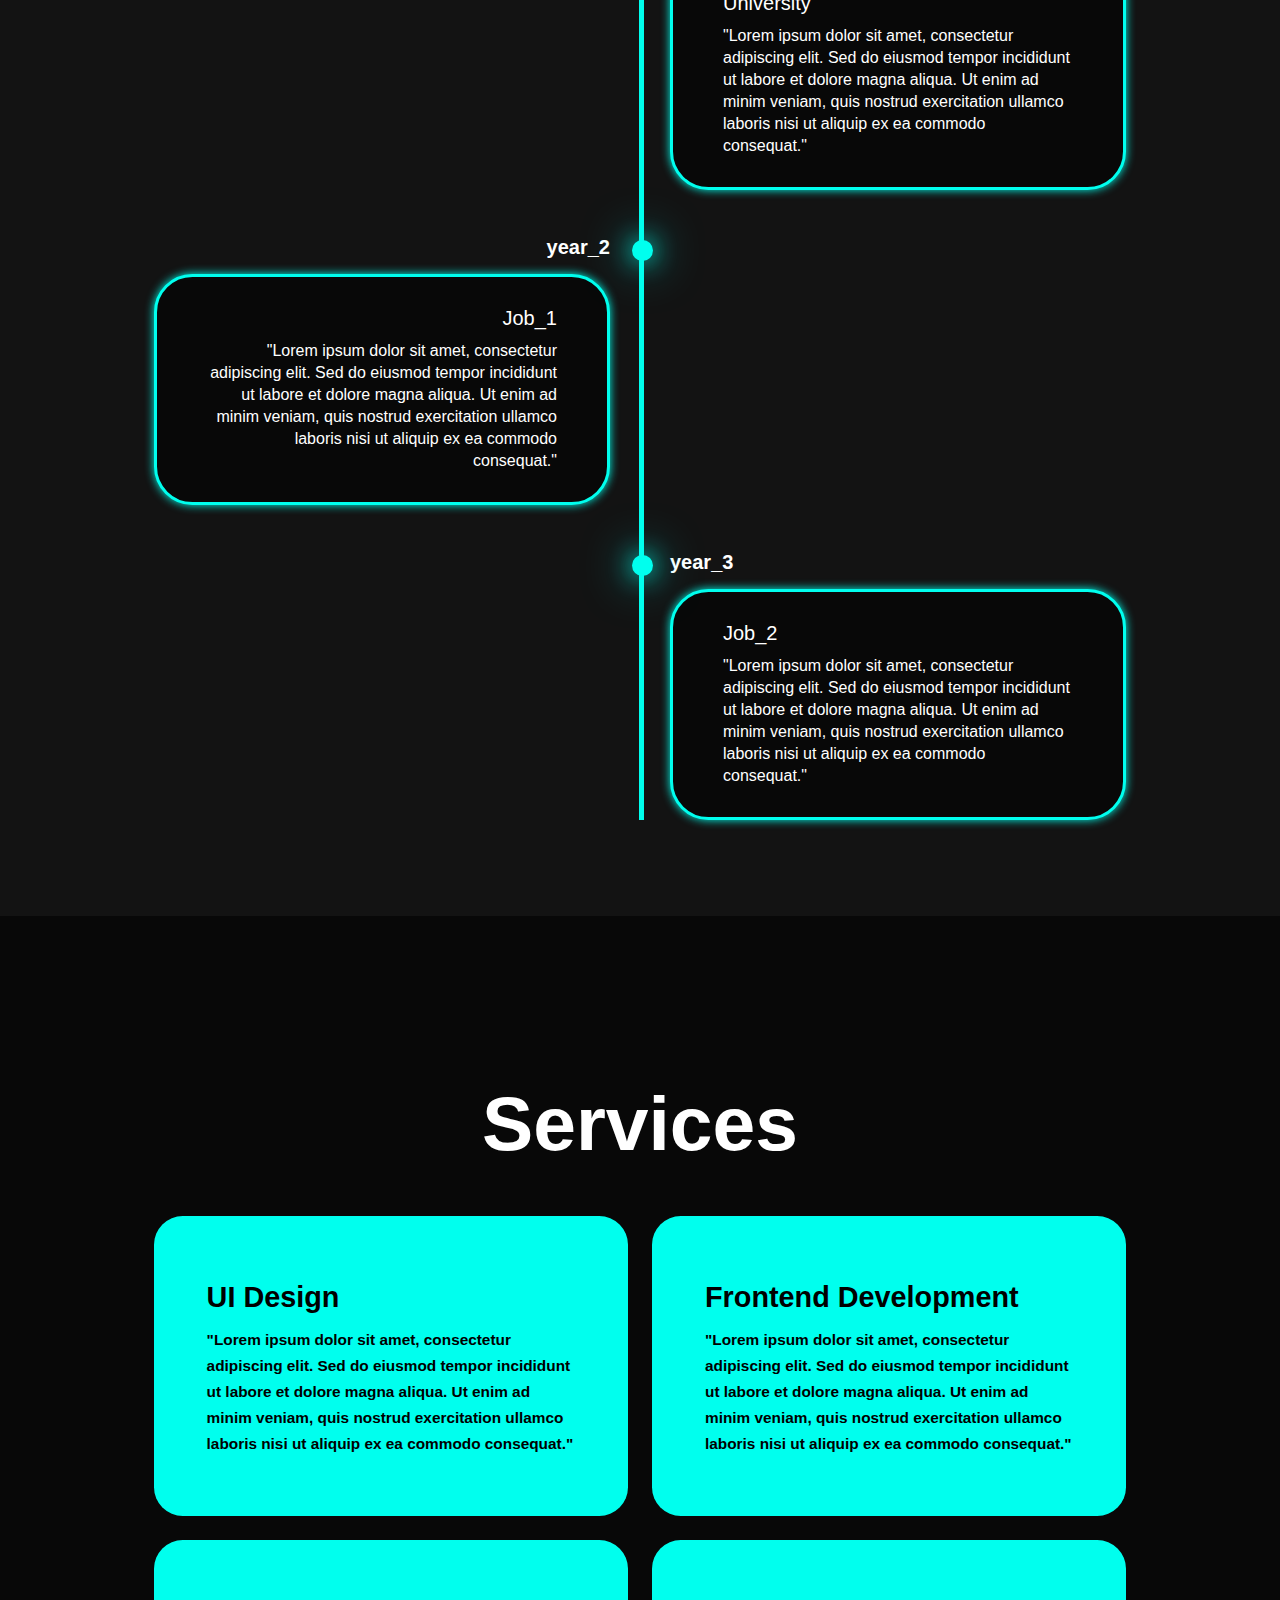
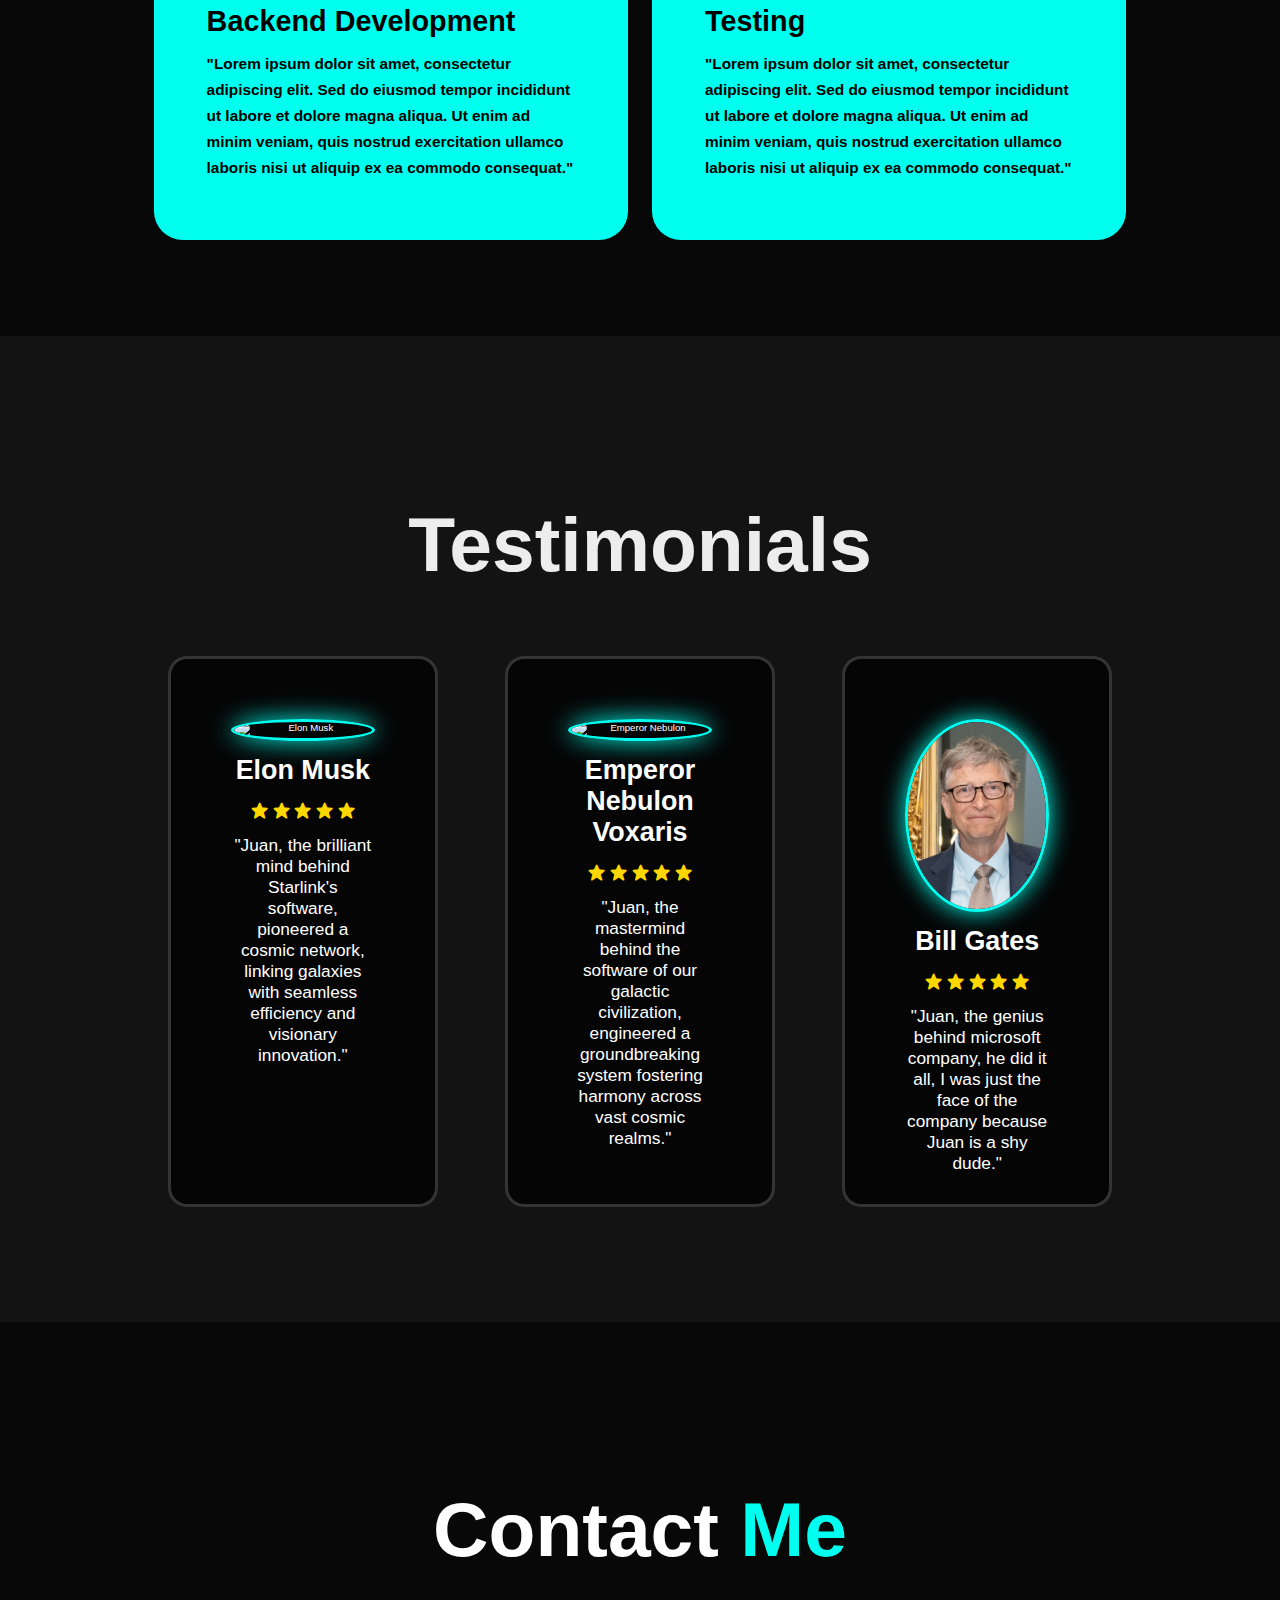
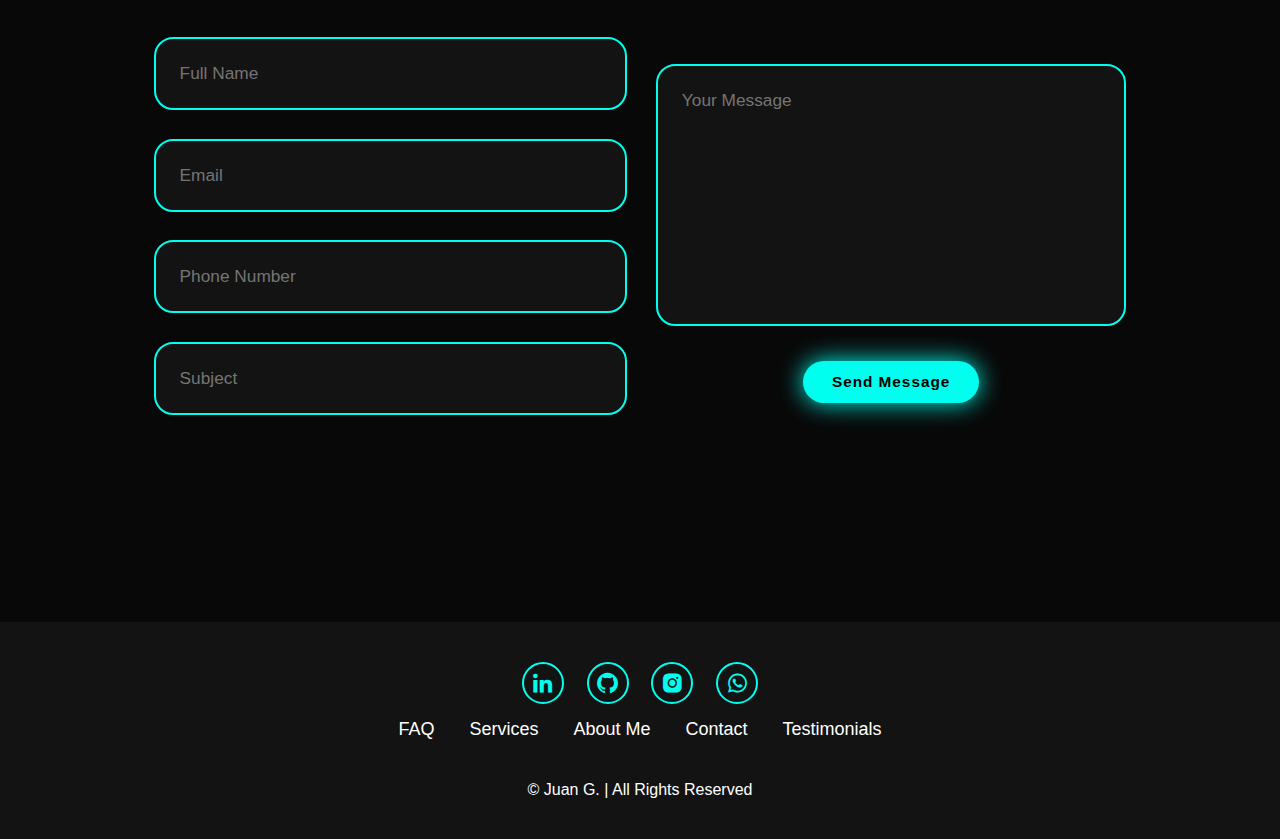
==== commit e58aeb4e: "-u" ====
--- a/index.html
+++ b/index.html
@@ -183,7 +183,7 @@
 
                 </div>
                 <div class="testimonial-item">
-                    <img src="bill.jpeg" alt="Elon Musk">
+                    <img src="bill.jpg" alt="Elon Musk">
                     <h2>Bill Gates</h2>
                     <div class="rating">
                         <i class='bx bxs-star' id="star"></i>
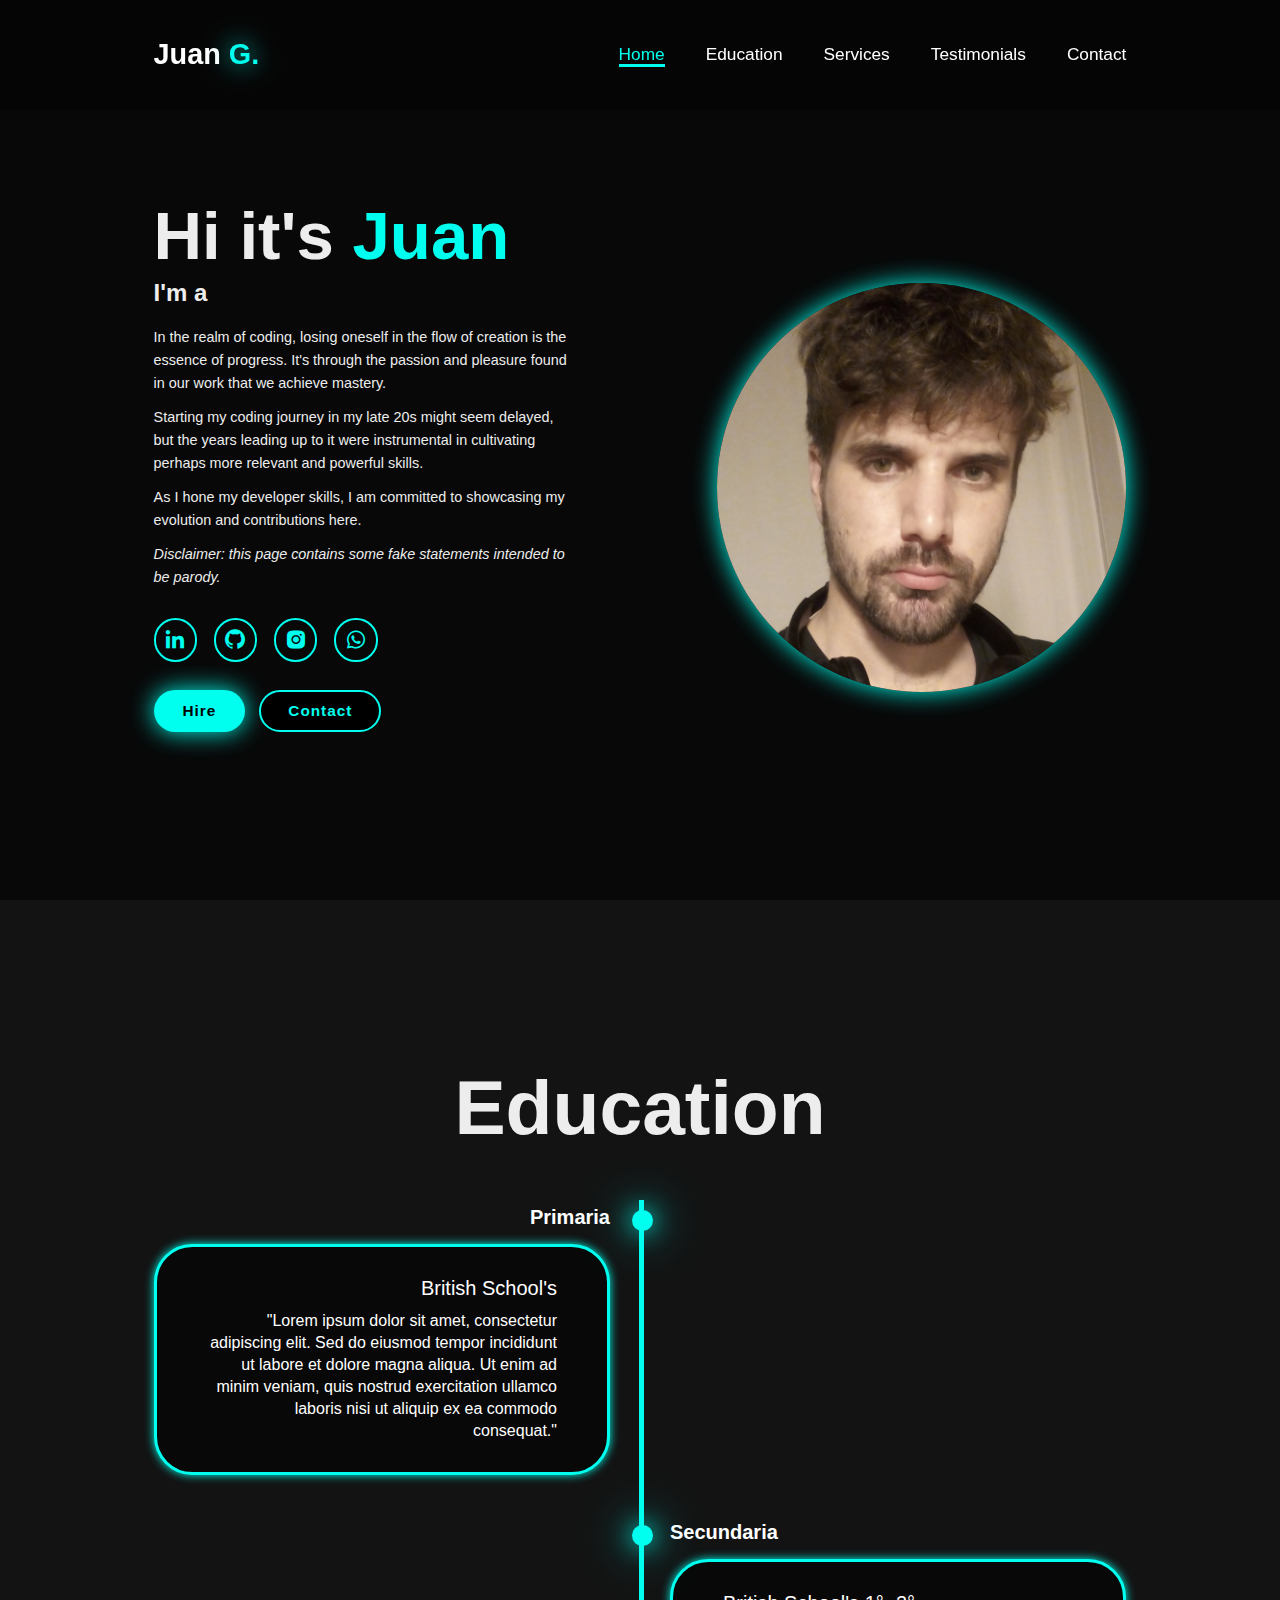
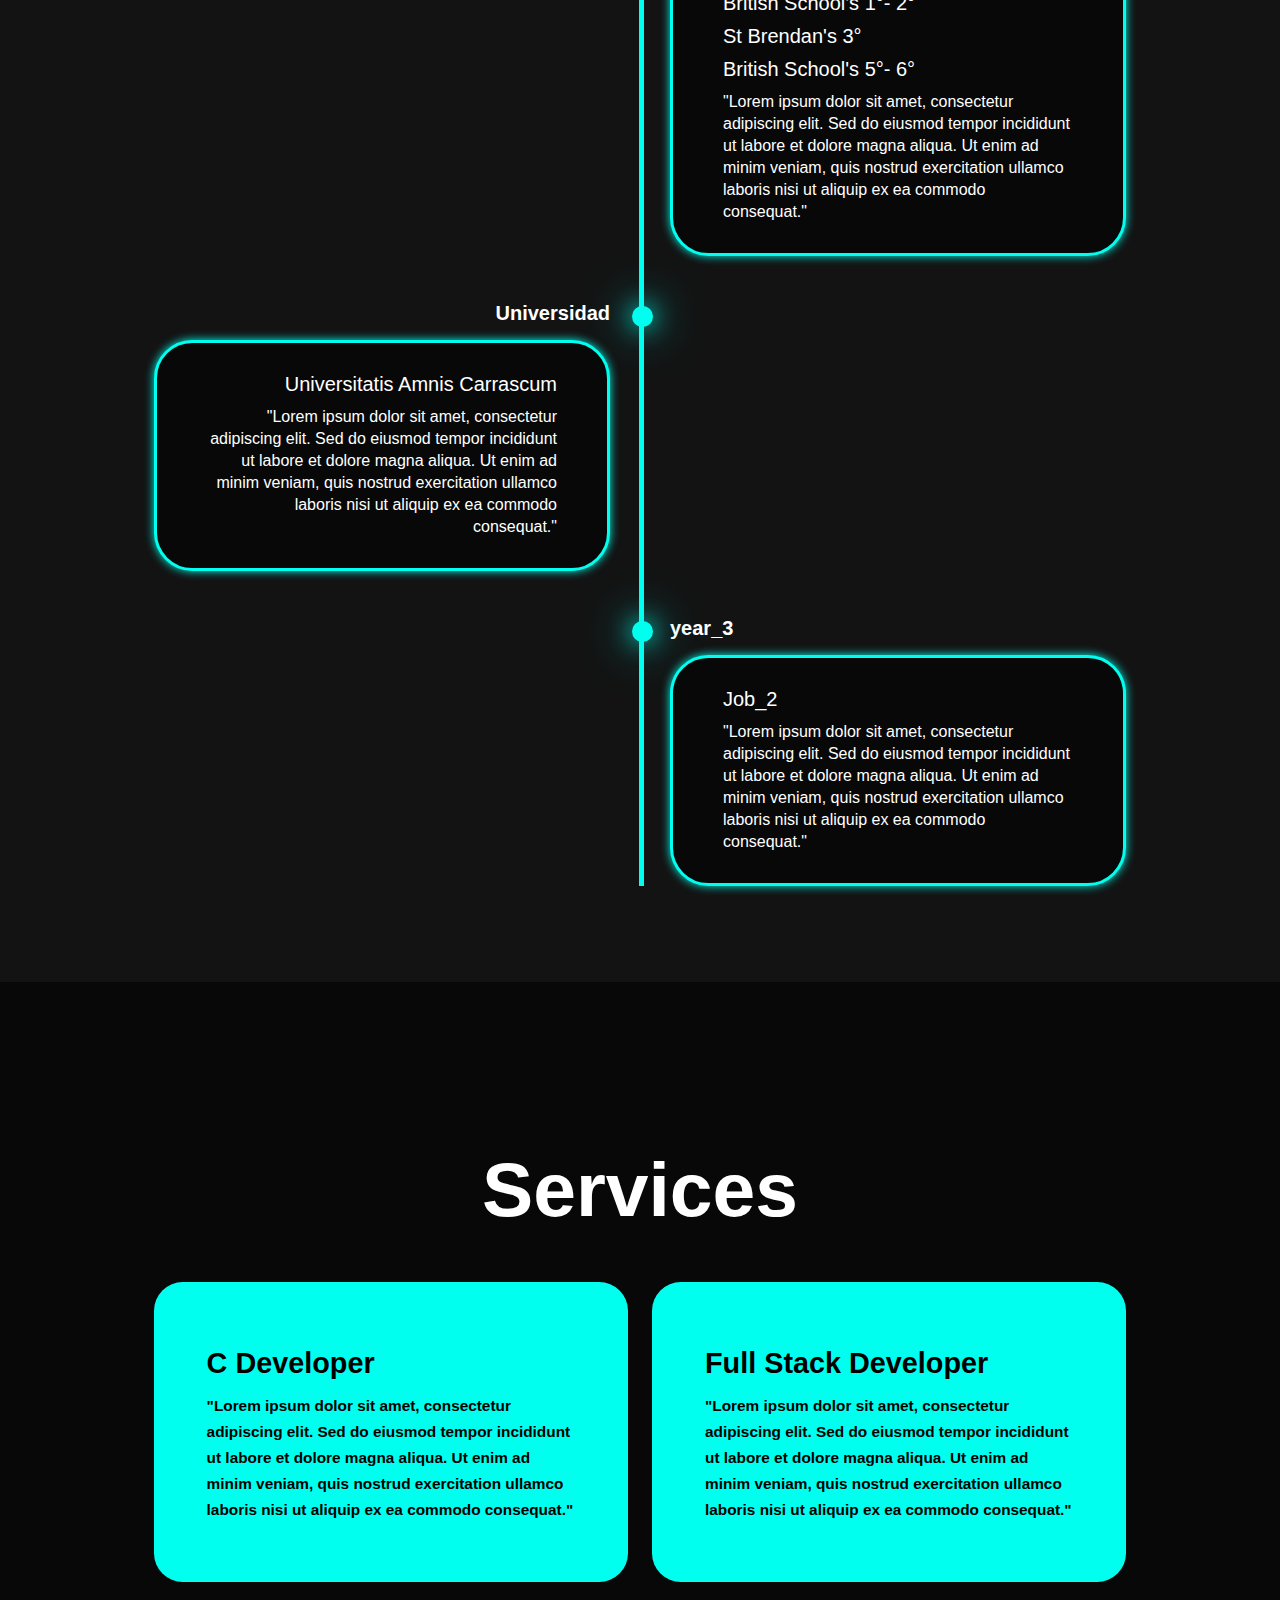
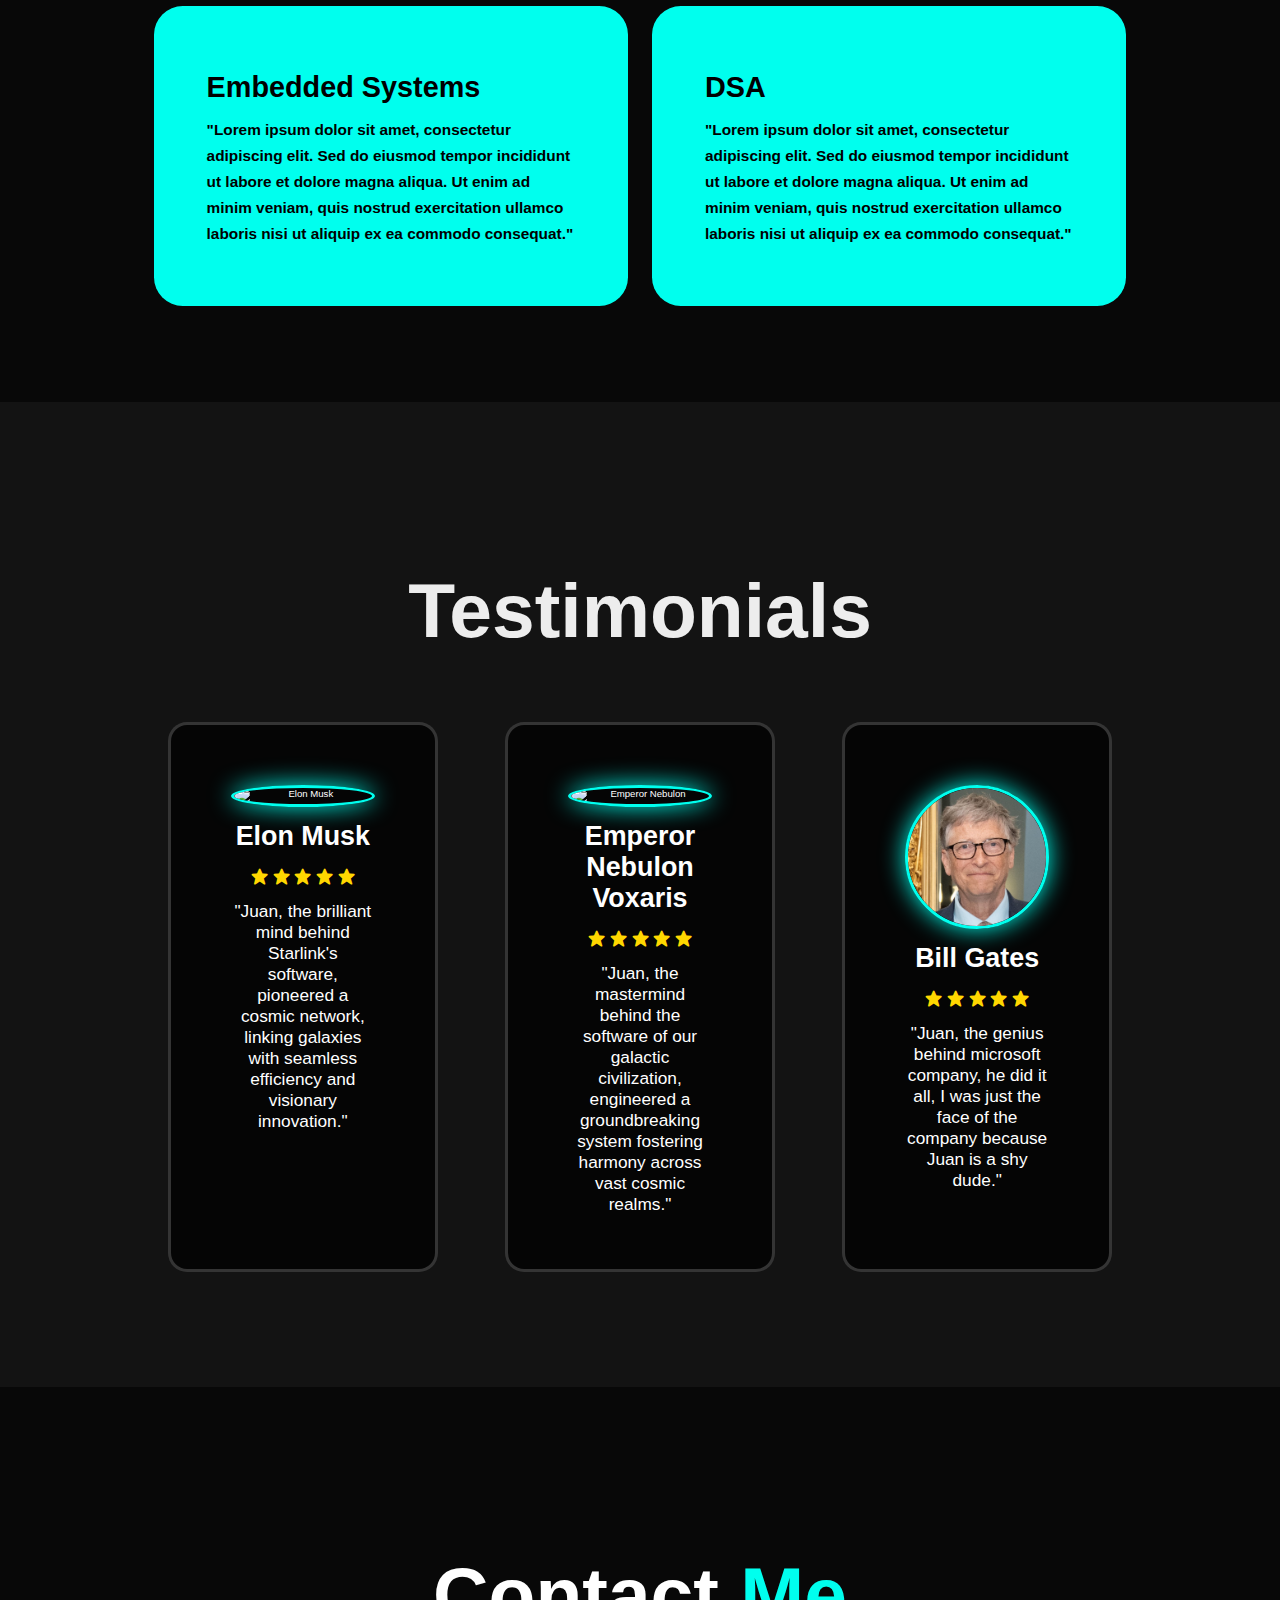
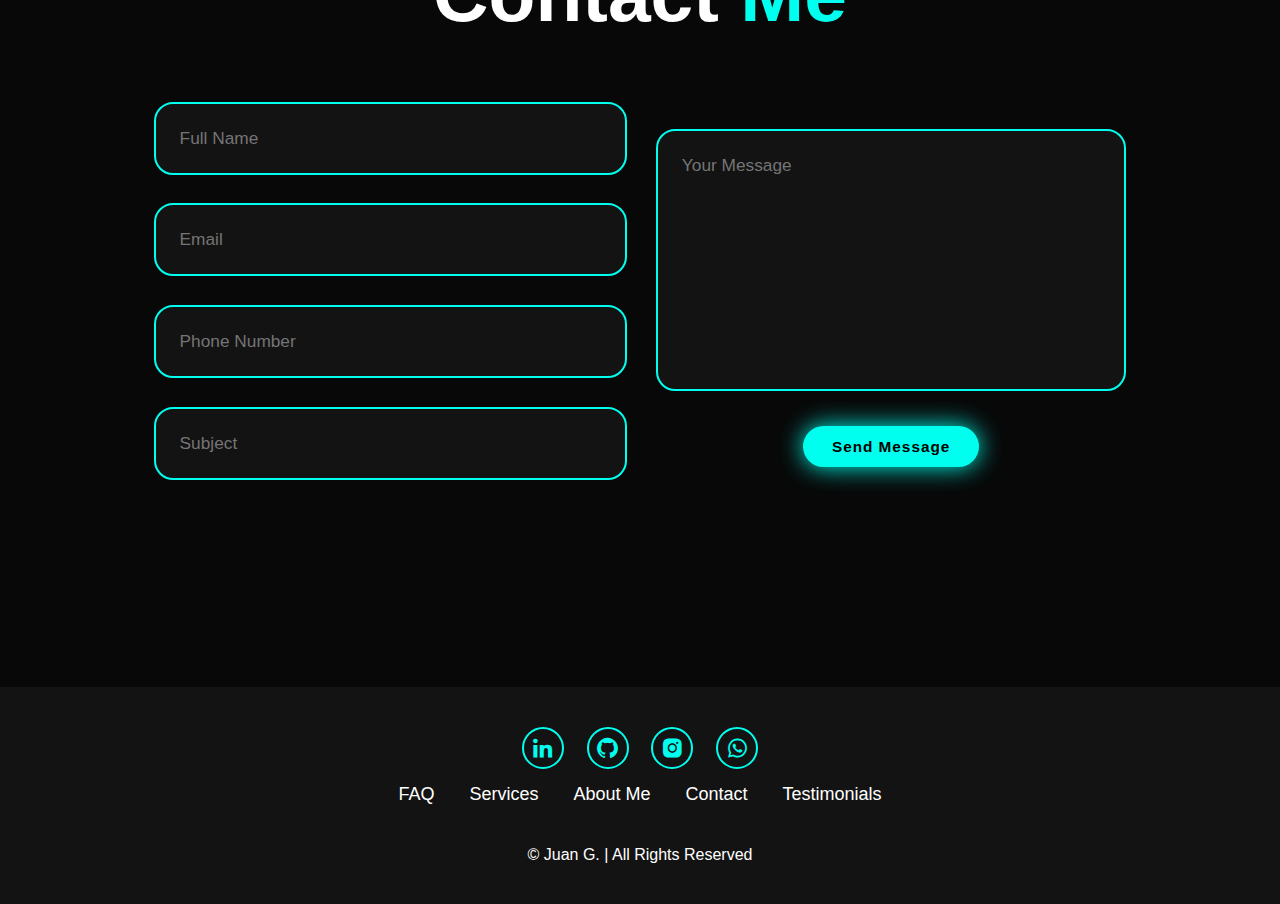
==== commit 2938a6b7: "Update index.html" ====
--- a/index.html
+++ b/index.html
@@ -57,36 +57,38 @@
             <div class="timeline-item">
                 <div class="timeline-dot"></div>
                 <div class="timeline-date">
-                    year_0
-                </div>
-                <div class="timeline-content">
-                    <h3>High School</h3>
-                    <p>"Lorem ipsum dolor sit amet, consectetur adipiscing elit. Sed do eiusmod tempor incididunt ut labore et dolore magna aliqua. Ut enim ad minim veniam, quis nostrud exercitation ullamco laboris nisi ut aliquip ex ea commodo consequat."
-                        
-                    </p>
-                </div>
-                
-            </div>
-            <div class="timeline-item">
-                <div class="timeline-dot"></div>
-                <div class="timeline-date">
-                    year_1
-                </div>
-                <div class="timeline-content">
-                    <h3>University</h3>
-                    <p>"Lorem ipsum dolor sit amet, consectetur adipiscing elit. Sed do eiusmod tempor incididunt ut labore et dolore magna aliqua. Ut enim ad minim veniam, quis nostrud exercitation ullamco laboris nisi ut aliquip ex ea commodo consequat."
-                        
-                    </p>
-                </div>
-                
-            </div>
-            <div class="timeline-item">
-                <div class="timeline-dot"></div>
-                <div class="timeline-date">
-                    year_2
-                </div>
-                <div class="timeline-content">
-                    <h3>Job_1</h3>
+                    Primaria
+                </div>
+                <div class="timeline-content">
+                    <h3>British School's</h3>
+                    <p>"Lorem ipsum dolor sit amet, consectetur adipiscing elit. Sed do eiusmod tempor incididunt ut labore et dolore magna aliqua. Ut enim ad minim veniam, quis nostrud exercitation ullamco laboris nisi ut aliquip ex ea commodo consequat."
+                        
+                    </p>
+                </div>
+                
+            </div>
+            <div class="timeline-item">
+                <div class="timeline-dot"></div>
+                <div class="timeline-date">
+                    Secundaria
+                </div>
+                <div class="timeline-content">
+                    <h3>British School's 1°- 2°</h3>
+                    <h3>St Brendan's 3°</h3>
+                    <h3>British School's 5°- 6°</h3>
+                    <p>"Lorem ipsum dolor sit amet, consectetur adipiscing elit. Sed do eiusmod tempor incididunt ut labore et dolore magna aliqua. Ut enim ad minim veniam, quis nostrud exercitation ullamco laboris nisi ut aliquip ex ea commodo consequat."
+                        
+                    </p>
+                </div>
+                
+            </div>
+            <div class="timeline-item">
+                <div class="timeline-dot"></div>
+                <div class="timeline-date">
+                    Universidad
+                </div>
+                <div class="timeline-content">
+                    <h3>Universitatis Amnis Carrascum</h3>
                     <p>"Lorem ipsum dolor sit amet, consectetur adipiscing elit. Sed do eiusmod tempor incididunt ut labore et dolore magna aliqua. Ut enim ad minim veniam, quis nostrud exercitation ullamco laboris nisi ut aliquip ex ea commodo consequat."
                         
                     </p>
@@ -115,35 +117,35 @@
                 <div class="service-box">
 
                     <div class="service-info">
-                        <h4>UI Design</h4>
-                        <p>"Lorem ipsum dolor sit amet, consectetur adipiscing elit. Sed do eiusmod tempor incididunt ut labore et dolore magna aliqua. Ut enim ad minim veniam, quis nostrud exercitation ullamco laboris nisi ut aliquip ex ea commodo consequat."</p>
-                    </div>
-                </div>
-
-
-
-                <div class="service-box">
-
-                    <div class="service-info">
-                        <h4>Frontend Development</h4>
-                        <p>"Lorem ipsum dolor sit amet, consectetur adipiscing elit. Sed do eiusmod tempor incididunt ut labore et dolore magna aliqua. Ut enim ad minim veniam, quis nostrud exercitation ullamco laboris nisi ut aliquip ex ea commodo consequat."</p>
-                    </div>
-                </div>
-
-
-                <div class="service-box">
-
-                    <div class="service-info">
-                        <h4>Backend Development</h4>
-                        <p>"Lorem ipsum dolor sit amet, consectetur adipiscing elit. Sed do eiusmod tempor incididunt ut labore et dolore magna aliqua. Ut enim ad minim veniam, quis nostrud exercitation ullamco laboris nisi ut aliquip ex ea commodo consequat."</p>
-                    </div>
-                </div>
-
-
-                <div class="service-box">
-
-                    <div class="service-info">
-                        <h4>Testing</h4>
+                        <h4>C Developer</h4>
+                        <p>"Lorem ipsum dolor sit amet, consectetur adipiscing elit. Sed do eiusmod tempor incididunt ut labore et dolore magna aliqua. Ut enim ad minim veniam, quis nostrud exercitation ullamco laboris nisi ut aliquip ex ea commodo consequat."</p>
+                    </div>
+                </div>
+
+
+
+                <div class="service-box">
+
+                    <div class="service-info">
+                        <h4>Full Stack Developer</h4>
+                        <p>"Lorem ipsum dolor sit amet, consectetur adipiscing elit. Sed do eiusmod tempor incididunt ut labore et dolore magna aliqua. Ut enim ad minim veniam, quis nostrud exercitation ullamco laboris nisi ut aliquip ex ea commodo consequat."</p>
+                    </div>
+                </div>
+
+
+                <div class="service-box">
+
+                    <div class="service-info">
+                        <h4>Embedded Systems</h4>
+                        <p>"Lorem ipsum dolor sit amet, consectetur adipiscing elit. Sed do eiusmod tempor incididunt ut labore et dolore magna aliqua. Ut enim ad minim veniam, quis nostrud exercitation ullamco laboris nisi ut aliquip ex ea commodo consequat."</p>
+                    </div>
+                </div>
+
+
+                <div class="service-box">
+
+                    <div class="service-info">
+                        <h4>DSA</h4>
                         <p>"Lorem ipsum dolor sit amet, consectetur adipiscing elit. Sed do eiusmod tempor incididunt ut labore et dolore magna aliqua. Ut enim ad minim veniam, quis nostrud exercitation ullamco laboris nisi ut aliquip ex ea commodo consequat."</p>
                     </div>
                 </div>
